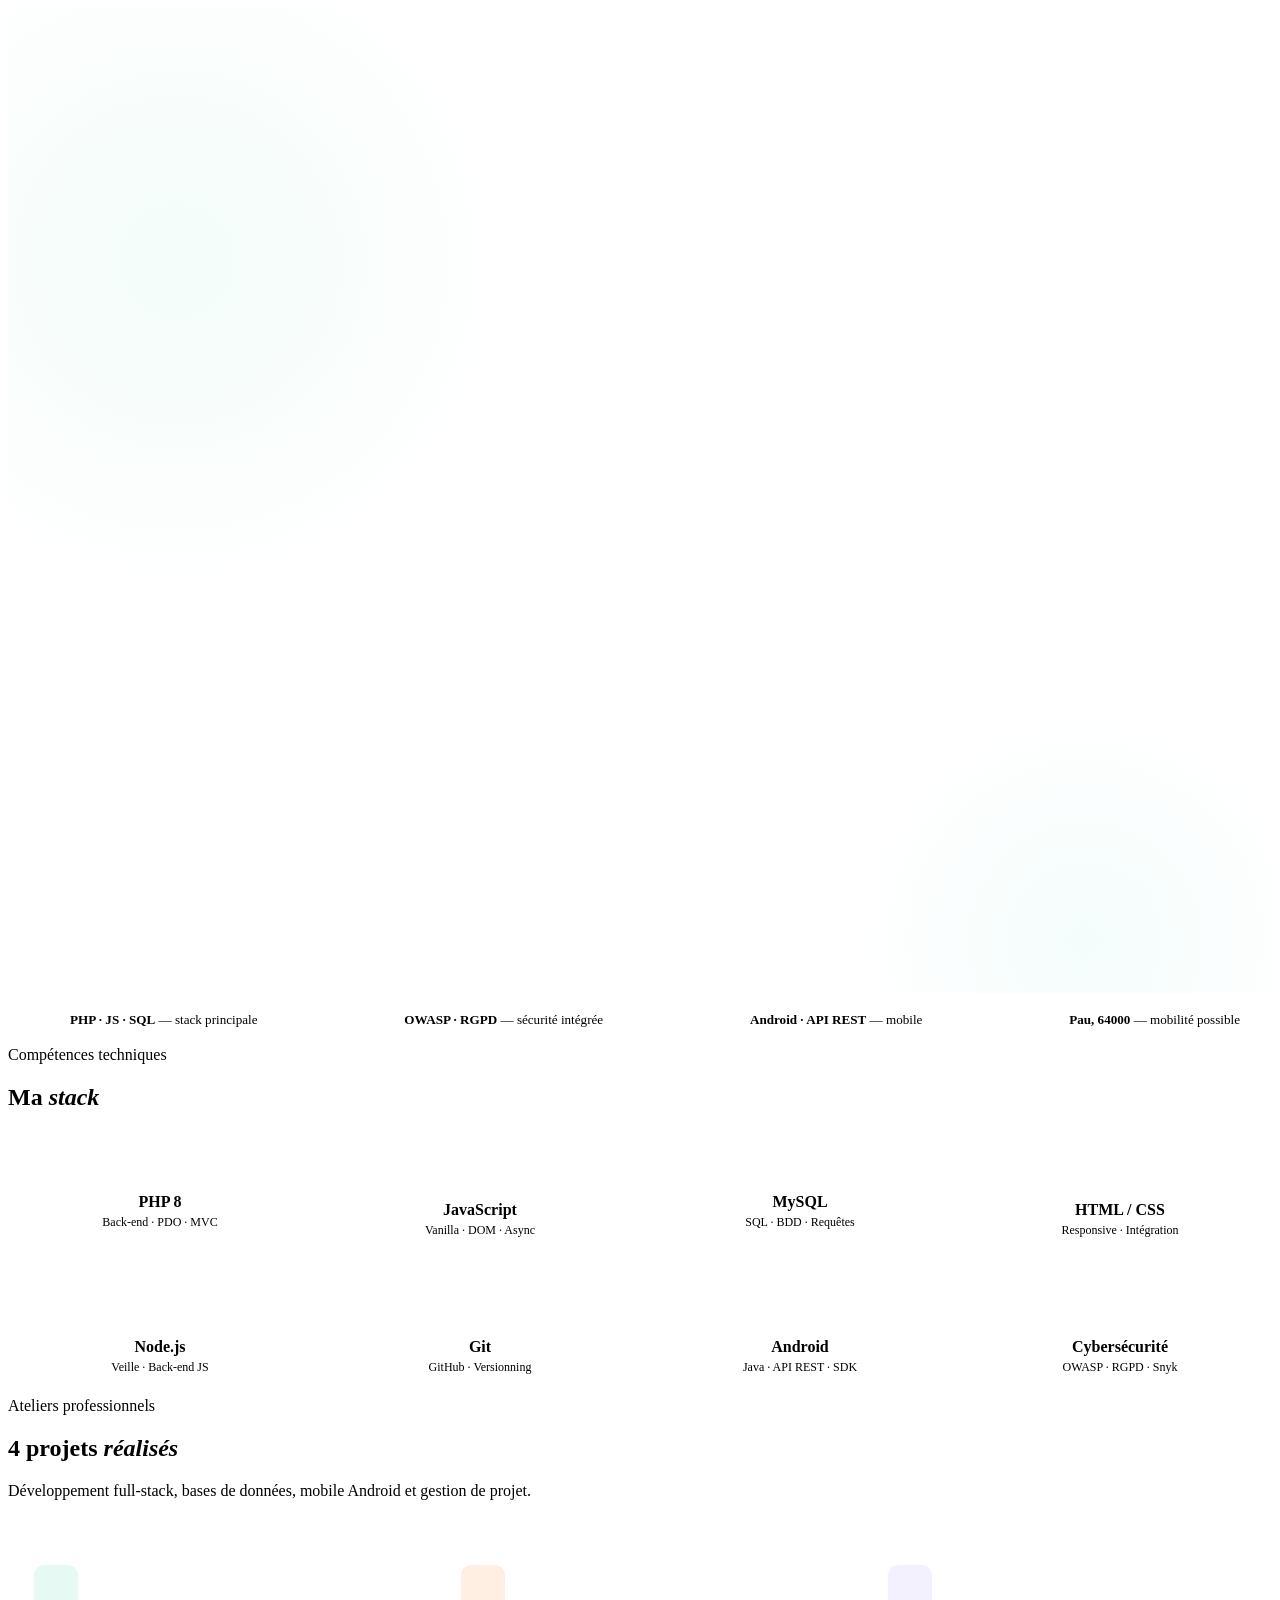
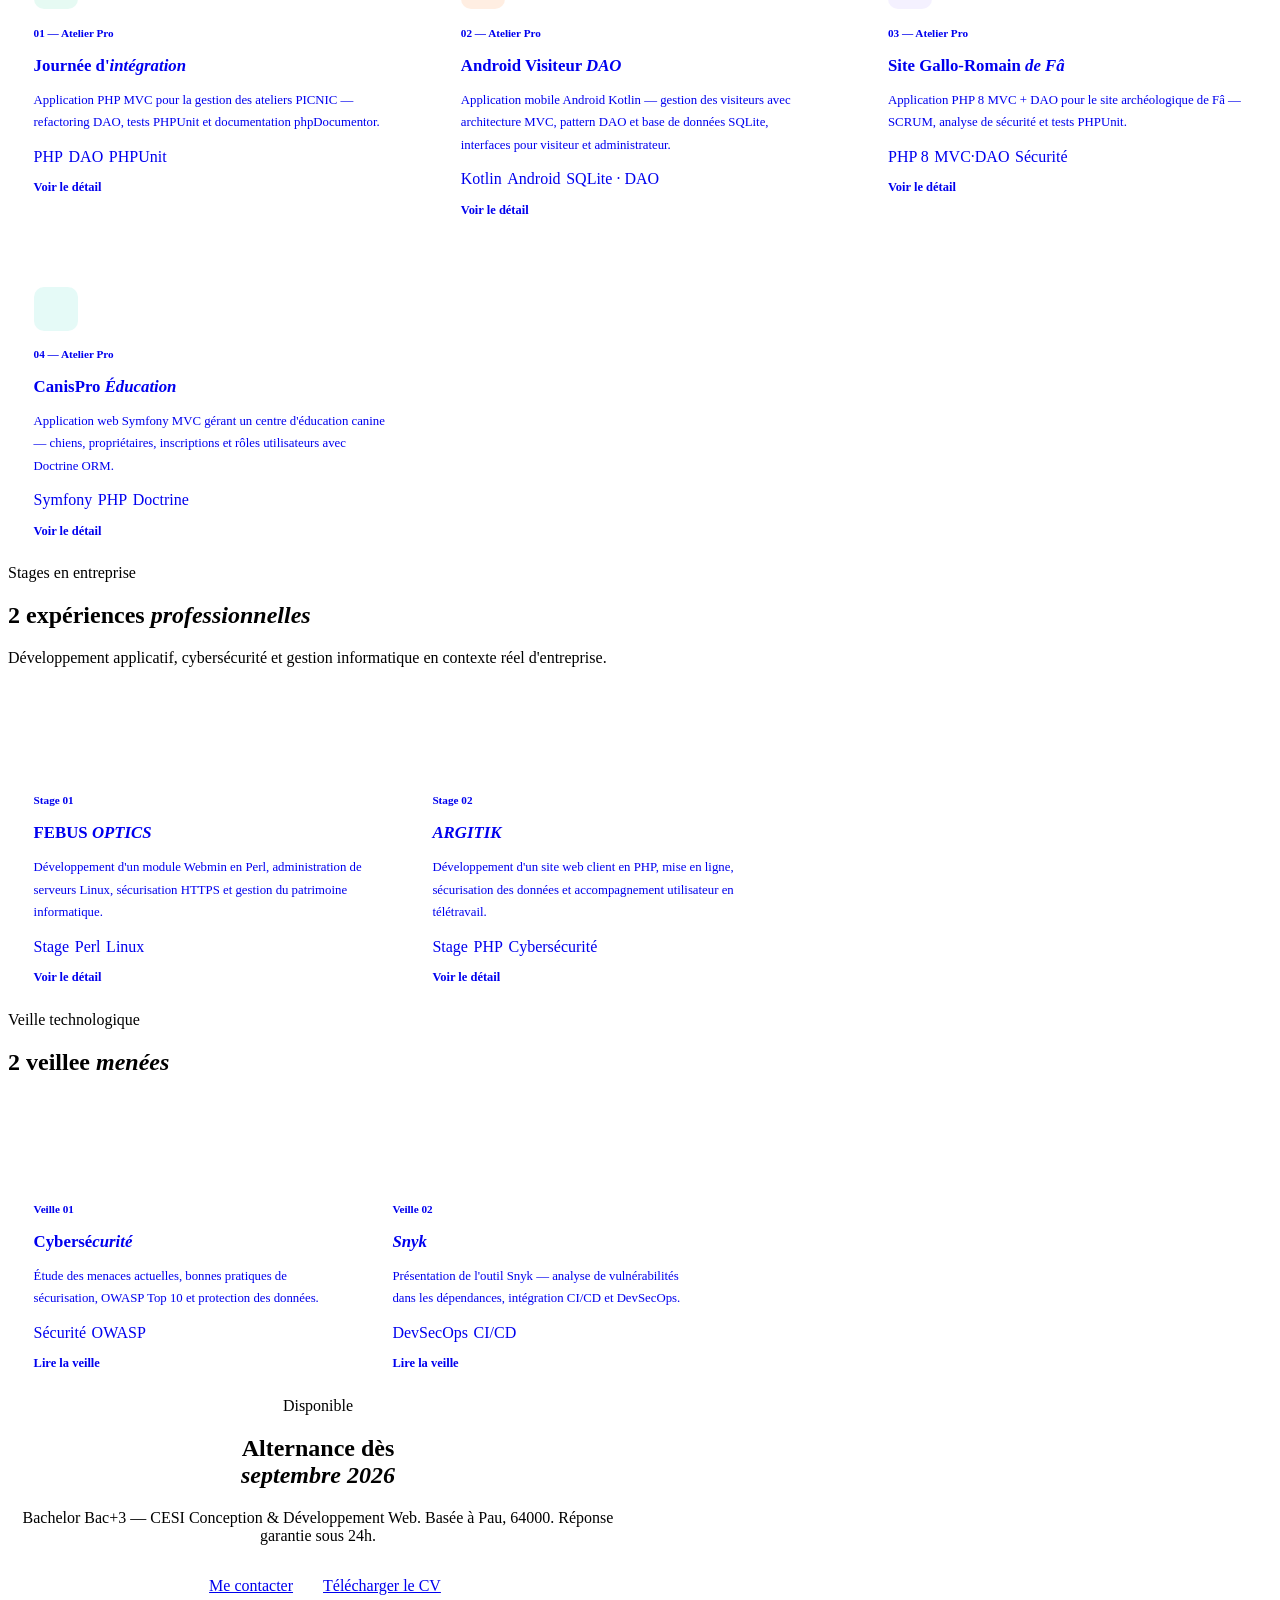
==== index.html @ 2423eb5c "Remplacer Gestion Commande V2 par Android Visiteur DAO - Créer nouvelle page atelier-android-visiteu" ====
<!DOCTYPE html>
<html lang="fr" data-theme="light">
<head>
<meta charset="UTF-8">
<!-- Sécurité -->
<meta http-equiv="Content-Security-Policy" content="default-src 'self'; script-src 'self'; style-src 'self' 'unsafe-inline' https://fonts.googleapis.com; font-src 'self' https://fonts.gstatic.com; img-src 'self' data:; connect-src 'self' https://formspree.io; frame-src 'none'; object-src 'none'; base-uri 'self'; form-action 'self' https://formspree.io;">
<meta name="referrer" content="strict-origin-when-cross-origin">
<meta name="viewport" content="width=device-width, initial-scale=1.0">
<title>Annaëlle Champiau — Portfolio BTS SIO SLAM</title>

<!-- SEO -->
<meta name="description" content="Portfolio d'Annaëlle Champiau, étudiante en BTS SIO option SLAM à Pau. Développeuse web passionnée — découvrez mes projets, compétences et veille technologique.">
<meta name="keywords" content="Annaëlle Champiau, portfolio, développeuse web, BTS SIO SLAM, Pau, développement web, HTML, CSS, JavaScript, PHP, SQL">
<meta name="author" content="Annaëlle Champiau">
<meta name="robots" content="index, follow">
<link rel="canonical" href="https://annaellechampiau.fr/">

<!-- Open Graph (réseaux sociaux + Google) -->
<meta property="og:type" content="website">
<meta property="og:title" content="Annaëlle Champiau — Portfolio BTS SIO SLAM">
<meta property="og:description" content="Portfolio d'Annaëlle Champiau, étudiante en BTS SIO option SLAM à Pau. Développeuse web passionnée — découvrez mes projets, compétences et veille technologique.">
<meta property="og:url" content="https://annaellechampiau.fr/">
<meta property="og:locale" content="fr_FR">
<meta property="og:site_name" content="Portfolio Annaëlle Champiau">

<!-- Twitter Card -->
<meta name="twitter:card" content="summary">
<meta name="twitter:title" content="Annaëlle Champiau — Portfolio BTS SIO SLAM">
<meta name="twitter:description" content="Portfolio d'Annaëlle Champiau, développeuse web BTS SIO SLAM à Pau.">

<!-- Données structurées JSON-LD (schema.org) -->
<script type="application/ld+json">
{
  "@context": "https://schema.org",
  "@type": "Person",
  "name": "Annaëlle Champiau",
  "jobTitle": "Étudiante BTS SIO SLAM — Développeuse web",
  "url": "https://annaellechampiau.fr/",
  "address": {
    "@type": "PostalAddress",
    "addressLocality": "Pau",
    "addressCountry": "FR"
  },
  "knowsAbout": ["HTML", "CSS", "JavaScript", "PHP", "SQL", "Développement web"]
}
</script>

<link rel="preconnect" href="https://fonts.googleapis.com">
<link rel="preconnect" href="https://fonts.gstatic.com" crossorigin>
<link href="https://fonts.googleapis.com/css2?family=Orbitron:wght@400;500;600;700;800&family=Exo+2:ital,wght@0,300;0,400;0,500;0,600;0,700;1,400&family=Baloo+2:wght@400;500;600;700;800&family=Quicksand:wght@300;400;500;600;700&family=JetBrains+Mono:wght@400;500;700&display=swap" rel="stylesheet">
<link rel="stylesheet" href="portfolio/assets/css/shared.css">
<style>
/* ── HERO ── */
.hero{
  min-height:100svh; display:flex; align-items:center;
  padding-top:85px; position:relative; overflow:hidden; background:var(--bg);
}
@media(max-width:640px){
  .hero{ min-height:auto; padding-top:80px; padding-bottom:3rem; }
}
@media(max-width:480px){
  .hero{ padding-bottom:2.5rem; }
}
.hero::before{
  content:''; position:absolute; top:-15%; right:55%;
  width:800px; height:800px; border-radius:50%;
  background:radial-gradient(circle,rgba(52,211,153,.06) 0%,transparent 60%);
  pointer-events:none;
}
.hero::after{
  content:''; position:absolute; bottom:-20%; right:-5%;
  width:500px; height:500px; border-radius:50%;
  background:radial-gradient(circle,rgba(45,212,191,.05) 0%,transparent 65%);
  pointer-events:none;
}
/* Dotgrid décoration */
.hero-dotgrid{
  position:absolute; inset:0; pointer-events:none;
  background-image:radial-gradient(rgba(52,211,153,.12) 1px,transparent 1px);
  background-size:32px 32px;
  mask-image:radial-gradient(ellipse 60% 60% at 80% 50%,black 0%,transparent 100%);
}
.hero-inner{
  max-width:1200px; margin:0 auto; padding:0 2rem;
  display:grid; grid-template-columns:minmax(0,1fr) 400px; gap:4rem; align-items:center;
  position:relative; z-index:2; width:100%;
}
@media(max-width:900px){ .hero-inner{ grid-template-columns:1fr; gap:3rem; } }
@media(max-width:640px){ .hero-inner{ gap:2rem; padding:0 1.25rem; } }
@media(max-width:480px){ .hero-inner{ gap:1.5rem; padding:0 1rem; } }

/* Eyebrow : badge pill style LearnHub en mode light */
.hero-eyebrow{
  font-family:var(--font-mono); font-size:.6rem;
  color:var(--accent); letter-spacing:.28em; text-transform:uppercase;
  display:flex; align-items:center; gap:.7rem; margin-bottom:1.5rem;
}
.hero-eyebrow::before{ content:''; width:28px; height:1px; background:var(--accent); }
[data-theme="light"] .hero-eyebrow{
  display:inline-flex; align-items:center; gap:.5rem;
  background:#FFE8DF; border:2px solid #1A1A2E;
  border-radius:99px; padding:.35rem 1rem;
  font-family:var(--font-display); font-size:.78rem; font-weight:700;
  color:#7A2E0E; letter-spacing:0; text-transform:none;
  box-shadow:2px 2px 0 #1A1A2E;
}
[data-theme="light"] .hero-eyebrow::before{
  content:''; width:8px; height:8px; border-radius:50%;
  background:#F4845F; flex-shrink:0;
}

.hero-title{
  font-family:var(--font-display); font-weight:700;
  font-size:clamp(3.2rem,7.5vw,6rem);
  letter-spacing:-.03em; line-height:.92;
  color:var(--text); margin-bottom:1.8rem;
}
.hero-title .l1{ display:block; }
.hero-title .l2{ display:block; font-style:italic; font-weight:400; color:var(--accent); }
[data-theme="light"] .hero-title .l2{ font-style:normal; font-weight:900; }
.hero-title .l3{ display:block; font-size:clamp(1.4rem,3.2vw,2.6rem); font-weight:400; color:var(--text-soft); margin-top:.3rem; }

.hero-desc{ font-size:.98rem; color:var(--text-soft); line-height:1.9; max-width:480px; margin-bottom:2.2rem; }

.hero-ctas{ display:flex; flex-wrap:wrap; gap:.85rem; margin-bottom:2.8rem; }

.hero-badges{ display:flex; flex-wrap:wrap; gap:.45rem; }

/* Carte droite */
.hero-card{
  background:var(--surface); border:1px solid var(--border);
  border-radius:var(--radius); padding:1.8rem;
  box-shadow:var(--shadow-lg); position:relative; overflow:hidden;
}
.hero-card::before{
  content:''; position:absolute; top:0; left:0; right:0; height:2px;
  background:linear-gradient(90deg,var(--teal),var(--accent));
}
.hero-card-label{
  font-family:var(--font-mono); font-size:.56rem; color:var(--text-muted);
  letter-spacing:.22em; text-transform:uppercase; margin-bottom:1.4rem;
}
[data-theme="light"] .hero-card-label{
  font-family:var(--font-display); font-size:.72rem; font-weight:700;
  letter-spacing:0; text-transform:none; color:var(--text-muted);
}
.hero-stat{
  display:flex; align-items:baseline; gap:.7rem;
  padding:.85rem 0; border-bottom:1px solid var(--border);
}
[data-theme="light"] .hero-stat{ border-bottom:2px solid var(--border); }
.hero-stat:last-of-type{ border-bottom:none; }
.hs-num{ font-family:var(--font-display); font-size:2.2rem; font-weight:700; color:var(--accent); line-height:1; }
[data-theme="light"] .hs-num{ font-weight:900; }
.hs-label{ font-size:.82rem; color:var(--text-soft); line-height:1.4; }
.hero-avail{
  margin-top:1.4rem;
  background:rgba(52,211,153,.07); border:1px solid rgba(52,211,153,.18);
  border-radius:var(--radius-sm); padding:.8rem 1rem;
  display:flex; align-items:center; gap:.75rem;
  font-size:.82rem; color:var(--text-soft);
}
.avail-dot{ width:8px; height:8px; border-radius:50%; background:var(--accent); box-shadow:0 0 10px var(--accent); flex-shrink:0; animation:pulse 2s ease-in-out infinite; }
@keyframes pulse{ 50%{opacity:.25} }

/* Grille projets */
.cards-grid{ display:grid; grid-template-columns:repeat(3,1fr); gap:1.1rem; margin-top:2.5rem; }
@media(max-width:900px){ .cards-grid{ grid-template-columns:1fr 1fr; } }
@media(max-width:560px){ .cards-grid{ grid-template-columns:1fr!important; } }

.pcard{
  border-radius:var(--radius); padding:1.6rem;
  text-decoration:none; display:block;
  background:var(--surface); border:1px solid var(--border);
  transition:border-color var(--dur),transform var(--dur),box-shadow var(--dur);
  position:relative; overflow:hidden; cursor:pointer;
}
.pcard::after{
  content:''; position:absolute; inset:0;
  background:linear-gradient(135deg,rgba(52,211,153,.04) 0%,transparent 60%);
  opacity:0; transition:opacity .3s;
}
.pcard:hover{ border-color:var(--border-h); transform:translateY(-5px); box-shadow:var(--shadow-lg); }
.pcard:hover::after{ opacity:1; }

.pcard-logo{ width:44px; height:44px; margin-bottom:1.1rem; }
.pcard-num{ font-family:var(--font-mono); font-size:.56rem; color:var(--text-muted); letter-spacing:.14em; margin-bottom:.5rem; }
[data-theme="light"] .pcard-num{ font-family:var(--font-display); font-size:.7rem; font-weight:700; letter-spacing:0; color:var(--text-muted); }
.pcard-title{ font-family:var(--font-display); font-weight:700; font-size:1.05rem; color:var(--text); margin-bottom:.4rem; line-height:1.2; }
[data-theme="light"] .pcard-title{ font-weight:800; }
.pcard-desc{ font-size:.8rem; color:var(--text-soft); line-height:1.75; margin-bottom:.9rem; }
.pcard-tags{ display:flex; flex-wrap:wrap; gap:.35rem; margin-bottom:.9rem; }
.pcard-arrow{ font-family:var(--font-mono); font-size:.58rem; color:var(--accent); letter-spacing:.12em; text-transform:uppercase; display:flex; align-items:center; gap:.4rem; }
[data-theme="light"] .pcard-arrow{ font-family:var(--font-display); font-size:.78rem; font-weight:700; letter-spacing:0; text-transform:none; }

/* Stack */
.stack-grid{ display:grid; grid-template-columns:repeat(4,1fr); gap:1rem; margin-top:2rem; }
@media(max-width:700px){ .stack-grid{ grid-template-columns:repeat(2,1fr); } }
@media(max-width:400px){ .stack-grid{ grid-template-columns:1fr; } }
.stack-item{ text-align:center; padding:1.4rem 1rem; }
.stack-logo{ margin:0 auto .75rem; display:flex; align-items:center; justify-content:center; }
.stack-name{ font-family:var(--font-display); font-weight:700; font-size:1rem; color:var(--text); margin-bottom:.2rem; }
[data-theme="light"] .stack-name{ font-weight:800; }
.stack-sub{ font-size:.73rem; color:var(--text-muted); font-family:var(--font-mono); }
[data-theme="light"] .stack-sub{ font-family:var(--font-body); font-size:.75rem; }

/* Bar highlights */
.highlights{
  background:var(--bg-2); border-top:1px solid var(--border); border-bottom:1px solid var(--border);
  padding:1.1rem 0;
}
.highlights-inner{
  max-width:1200px; margin:0 auto; padding:0 2rem;
  display:flex; flex-wrap:wrap; gap:2rem; align-items:center; justify-content:space-between;
}
.hi{ display:flex; align-items:center; gap:.75rem; }
.hi-icon{ color:var(--accent); flex-shrink:0; }
.hi-text{ font-size:.82rem; color:var(--text-soft); }
.hi-text strong{ color:var(--text); }

/* animations hero */
.hero-eyebrow,.hero-title,.hero-desc,.hero-ctas,.hero-badges{
  opacity:0; transform:translateY(28px);
  animation:fu .7s var(--ease) forwards;
}
.hero-title  { animation-delay:.1s; }
.hero-desc   { animation-delay:.2s; }
.hero-ctas   { animation-delay:.3s; }
.hero-badges { animation-delay:.4s; }
.hero-card   { opacity:0; transform:translateX(28px); animation:sl .7s .25s var(--ease) forwards; }
@keyframes fu{ to{opacity:1;transform:none} }
@keyframes sl{ to{opacity:1;transform:none} }
</style>
</head>
<body>
<script src="portfolio/assets/js/nav-fragment.js"></script>

<section class="hero">
  <div class="hero-dotgrid" aria-hidden="true"></div>
  <div class="hero-inner">
    <div>
      <p class="hero-eyebrow">Portfolio BTS SIO SLAM · Pau</p>
      <h1 class="hero-title">
        <span class="l1">Annaëlle</span>
        <span class="l2">Champiau</span>
        <span class="l3">Développeuse Web &amp; Applications</span>
      </h1>
      <p class="hero-desc">
        Passionnée par le développement back-end, la sécurité applicative et les interfaces qui fonctionnent vraiment.
        Je conçois des solutions robustes — du PHP à l'interface utilisateur — avec la cybersécurité comme contrainte de conception.
      </p>
      <div class="hero-ctas">
        <a href="portfolio/pages/cv.html" class="btn btn-primary">
          <svg width="14" height="14"><use href="#ic-pdf"/></svg>
          Voir le CV
        </a>
        <a href="portfolio/pages/contact.html" class="btn btn-outline">
          <svg width="14" height="14"><use href="#ic-mail"/></svg>
          Me contacter
        </a>
      </div>
    </div>

    <div class="hero-card">
      <p class="hero-card-label">En quelques chiffres</p>
      <div class="hero-stat">
        <span class="hs-num">4</span>
        <span class="hs-label">Ateliers<br>professionnels</span>
      </div>
      <div class="hero-stat">
        <span class="hs-num">2</span>
        <span class="hs-label">Stages en<br>entreprise</span>
      </div>
      <div class="hero-stat">
        <span class="hs-num">2</span>
        <span class="hs-label">Veillee<br>technologiques</span>
      </div>
      <div class="hero-avail">
        <span class="avail-dot"></span>
        <span>Disponible en alternance<br><strong style="color:var(--text)">dès septembre - octobre 2026</strong> · Pau</span>
      </div>
    </div>
  </div>
</section>

<div class="highlights">
  <div class="highlights-inner">
    <div class="hi"><svg width="18" height="18" class="hi-icon"><use href="#ic-code"/></svg><span class="hi-text"><strong>PHP · JS · SQL</strong> — stack principale</span></div>
    <div class="hi"><svg width="18" height="18" class="hi-icon"><use href="#ic-shield"/></svg><span class="hi-text"><strong>OWASP · RGPD</strong> — sécurité intégrée</span></div>
    <div class="hi"><svg width="18" height="18" class="hi-icon"><use href="#logo-android"/></svg><span class="hi-text"><strong>Android · API REST</strong> — mobile</span></div>
    <div class="hi"><svg width="18" height="18" class="hi-icon"><use href="#ic-pin"/></svg><span class="hi-text"><strong>Pau, 64000</strong> — mobilité possible</span></div>
  </div>
</div>

<main id="main">

<!-- Stack -->
<section class="section section--alt">
  <div class="container">
    <div class="section-label reveal">Compétences techniques</div>
    <h2 class="section-heading reveal">Ma <em>stack</em></h2>

    <div class="stack-grid">
      <div class="card stack-item reveal d1 card--lift">
        <div class="stack-logo"><svg width="36" height="16"><use href="#logo-php"/></svg></div>
        <div class="stack-name">PHP 8</div>
        <div class="stack-sub">Back-end · PDO · MVC</div>
      </div>
      <div class="card stack-item reveal d2 card--lift">
        <div class="stack-logo"><svg width="24" height="24"><use href="#logo-js"/></svg></div>
        <div class="stack-name">JavaScript</div>
        <div class="stack-sub">Vanilla · DOM · Async</div>
      </div>
      <div class="card stack-item reveal d3 card--lift">
        <div class="stack-logo"><svg width="36" height="16"><use href="#logo-mysql"/></svg></div>
        <div class="stack-name">MySQL</div>
        <div class="stack-sub">SQL · BDD · Requêtes</div>
      </div>
      <div class="card stack-item reveal d4 card--lift">
        <div class="stack-logo"><svg width="24" height="24"><use href="#logo-html"/></svg></div>
        <div class="stack-name">HTML / CSS</div>
        <div class="stack-sub">Responsive · Intégration</div>
      </div>
      <div class="card stack-item reveal d1 card--lift">
        <div class="stack-logo"><svg width="28" height="28" color="#539E46"><use href="#logo-nodejs"/></svg></div>
        <div class="stack-name">Node.js</div>
        <div class="stack-sub">Veille · Back-end JS</div>
      </div>
      <div class="card stack-item reveal d2 card--lift">
        <div class="stack-logo"><svg width="28" height="28" color="#f05032"><use href="#logo-git"/></svg></div>
        <div class="stack-name">Git</div>
        <div class="stack-sub">GitHub · Versionning</div>
      </div>
      <div class="card stack-item reveal d3 card--lift">
        <div class="stack-logo"><svg width="28" height="28" color="#a3cad9"><use href="#logo-android"/></svg></div>
        <div class="stack-name">Android</div>
        <div class="stack-sub">Java · API REST · SDK</div>
      </div>
      <div class="card stack-item reveal d4 card--lift">
        <div class="stack-logo"><svg width="28" height="28" color="var(--red)"><use href="#ic-shield"/></svg></div>
        <div class="stack-name">Cybersécurité</div>
        <div class="stack-sub">OWASP · RGPD · Snyk</div>
      </div>
    </div>
  </div>
</section>

<!-- Ateliers professionnels -->
<section class="section">
  <div class="container">
    <div class="section-label reveal">Ateliers professionnels</div>
    <h2 class="section-heading reveal">4 projets <em>réalisés</em></h2>
    <p class="section-sub reveal d1">Développement full-stack, bases de données, mobile Android et gestion de projet.</p>

    <div class="cards-grid">
      <a href="portfolio/pages/ateliers/atelier-integration.html" class="pcard reveal d1">
        <div class="pcard-logo"><svg width="44" height="44" viewBox="0 0 44 44"><rect width="44" height="44" rx="10" fill="rgba(52,211,153,.12)"/><use href="#ic-layers" x="12" y="12" width="20" height="20" color="#34d399"/></svg></div>
        <p class="pcard-num">01 — Atelier Pro</p>
        <h3 class="pcard-title">Journée d'<em style="font-style:italic;color:var(--accent)">intégration</em></h3>
        <p class="pcard-desc">Application PHP MVC pour la gestion des ateliers PICNIC — refactoring DAO, tests PHPUnit et documentation phpDocumentor.</p>
        <div class="pcard-tags"><span class="tag tag-green">PHP</span><span class="tag tag-gold">DAO</span><span class="tag tag-gray">PHPUnit</span></div>
        <div class="pcard-arrow">Voir le détail <svg width="12" height="12"><use href="#ic-arrow"/></svg></div>
      </a>

      <a href="portfolio/pages/ateliers/atelier-android-visiteur-dao.html" class="pcard reveal d2">
        <div class="pcard-logo"><svg width="44" height="44" viewBox="0 0 44 44"><rect width="44" height="44" rx="10" fill="rgba(249,115,22,.12)"/><use href="#ic-code" x="12" y="12" width="20" height="20" color="#f97316"/></svg></div>
        <p class="pcard-num">02 — Atelier Pro</p>
        <h3 class="pcard-title">Android Visiteur <em style="font-style:italic;color:var(--accent)">DAO</em></h3>
        <p class="pcard-desc">Application mobile Android Kotlin — gestion des visiteurs avec architecture MVC, pattern DAO et base de données SQLite, interfaces pour visiteur et administrateur.</p>
        <div class="pcard-tags"><span class="tag tag-orange">Kotlin</span><span class="tag tag-green">Android</span><span class="tag tag-teal">SQLite · DAO</span></div>
        <div class="pcard-arrow">Voir le détail <svg width="12" height="12"><use href="#ic-arrow"/></svg></div>
      </a>

      <a href="portfolio/pages/ateliers/atelier-fa.html" class="pcard reveal d3">
        <div class="pcard-logo"><svg width="44" height="44" viewBox="0 0 44 44"><rect width="44" height="44" rx="10" fill="rgba(167,139,250,.12)"/><use href="#ic-code" x="12" y="12" width="20" height="20" color="#a78bfa"/></svg></div>
        <p class="pcard-num">03 — Atelier Pro</p>
        <h3 class="pcard-title">Site Gallo-Romain <em style="font-style:italic;color:var(--accent)">de Fâ</em></h3>
        <p class="pcard-desc">Application PHP 8 MVC + DAO pour le site archéologique de Fâ — SCRUM, analyse de sécurité et tests PHPUnit.</p>
        <div class="pcard-tags"><span class="tag tag-green">PHP 8</span><span class="tag tag-violet">MVC·DAO</span><span class="tag tag-red">Sécurité</span></div>
        <div class="pcard-arrow">Voir le détail <svg width="12" height="12"><use href="#ic-arrow"/></svg></div>
      </a>

      <a href="portfolio/pages/ateliers/atelier-canispro.html" class="pcard reveal d1">
        <div class="pcard-logo"><svg width="44" height="44" viewBox="0 0 44 44"><rect width="44" height="44" rx="10" fill="rgba(45,212,191,.12)"/><use href="#ic-layers" x="12" y="12" width="20" height="20" color="#2dd4bf"/></svg></div>
        <p class="pcard-num">04 — Atelier Pro</p>
        <h3 class="pcard-title">CanisPro <em style="font-style:italic;color:var(--accent)">Éducation</em></h3>
        <p class="pcard-desc">Application web Symfony MVC gérant un centre d'éducation canine — chiens, propriétaires, inscriptions et rôles utilisateurs avec Doctrine ORM.</p>
        <div class="pcard-tags"><span class="tag tag-blue">Symfony</span><span class="tag tag-green">PHP</span><span class="tag tag-teal">Doctrine</span></div>
        <div class="pcard-arrow">Voir le détail <svg width="12" height="12"><use href="#ic-arrow"/></svg></div>
      </a>
    </div>
  </div>
</section>

<!-- Stages en entreprise -->
<section class="section section--alt">
  <div class="container">
    <div class="section-label reveal">Stages en entreprise</div>
    <h2 class="section-heading reveal">2 expériences <em>professionnelles</em></h2>
    <p class="section-sub reveal d1">Développement applicatif, cybersécurité et gestion informatique en contexte réel d'entreprise.</p>

    <div class="cards-grid" style="grid-template-columns:1fr 1fr;max-width:780px">
      <a href="portfolio/pages/stages/stage-febus.html" class="pcard reveal d1">
        <div class="pcard-logo"><svg width="44" height="44"><use href="#logo-febus"/></svg></div>
        <p class="pcard-num">Stage 01</p>
        <h3 class="pcard-title">FEBUS <em style="font-style:italic;color:var(--accent)">OPTICS</em></h3>
        <p class="pcard-desc">Développement d'un module Webmin en Perl, administration de serveurs Linux, sécurisation HTTPS et gestion du patrimoine informatique.</p>
        <div class="pcard-tags"><span class="tag tag-gold">Stage</span><span class="tag tag-green">Perl</span><span class="tag tag-gray">Linux</span></div>
        <div class="pcard-arrow">Voir le détail <svg width="12" height="12"><use href="#ic-arrow"/></svg></div>
      </a>

      <a href="portfolio/pages/stages/stage-argitik.html" class="pcard reveal d2">
        <div class="pcard-logo"><svg width="44" height="44"><use href="#logo-argitik"/></svg></div>
        <p class="pcard-num">Stage 02</p>
        <h3 class="pcard-title"><em style="font-style:italic;color:var(--accent)">ARGITIK</em></h3>
        <p class="pcard-desc">Développement d'un site web client en PHP, mise en ligne, sécurisation des données et accompagnement utilisateur en télétravail.</p>
        <div class="pcard-tags"><span class="tag tag-gold">Stage</span><span class="tag tag-green">PHP</span><span class="tag tag-violet">Cybersécurité</span></div>
        <div class="pcard-arrow">Voir le détail <svg width="12" height="12"><use href="#ic-arrow"/></svg></div>
      </a>
    </div>
  </div>
</section>

<!-- Veillee -->
<section class="section">
  <div class="container">
    <div class="section-label reveal">Veille technologique</div>
    <h2 class="section-heading reveal">2 veillee <em>menées</em></h2>
    <div class="cards-grid" style="grid-template-columns:1fr 1fr;max-width:700px">
      <a href="portfolio/pages/veilles/veille-cybersecurite.html" class="pcard reveal d1">
        <div class="pcard-logo"><svg width="44" height="44"><use href="#logo-cyber"/></svg></div>
        <p class="pcard-num">Veille 01</p>
        <h3 class="pcard-title">Cybersé<em style="font-style:italic;color:var(--accent)">curité</em></h3>
        <p class="pcard-desc">Étude des menaces actuelles, bonnes pratiques de sécurisation, OWASP Top 10 et protection des données.</p>
        <div class="pcard-tags"><span class="tag tag-red">Sécurité</span><span class="tag tag-gray">OWASP</span></div>
        <div class="pcard-arrow">Lire la veille <svg width="12" height="12"><use href="#ic-arrow"/></svg></div>
      </a>
      <a href="portfolio/pages/veilles/veille-snyk.html" class="pcard reveal d2">
        <div class="pcard-logo"><svg width="44" height="44"><use href="#logo-snyk"/></svg></div>
        <p class="pcard-num">Veille 02</p>
        <h3 class="pcard-title"><em style="font-style:italic;color:var(--accent)">Snyk</em></h3>
        <p class="pcard-desc">Présentation de l'outil Snyk — analyse de vulnérabilités dans les dépendances, intégration CI/CD et DevSecOps.</p>
        <div class="pcard-tags"><span class="tag tag-green">DevSecOps</span><span class="tag tag-gray">CI/CD</span></div>
        <div class="pcard-arrow">Lire la veille <svg width="12" height="12"><use href="#ic-arrow"/></svg></div>
      </a>
    </div>
  </div>
</section>

<!-- CTA -->
<section class="section section--alt">
  <div class="container" style="text-align:center;max-width:620px">
    <div class="section-label reveal" style="justify-content:center">Disponible</div>
    <h2 class="section-heading reveal" style="text-align:center">Alternance dès<br><em>septembre 2026</em></h2>
    <p class="section-sub reveal d1" style="margin:0 auto 2rem;text-align:center">Bachelor Bac+3 — CESI Conception &amp; Développement Web. Basée à Pau, 64000. Réponse garantie sous 24h.</p>
    <div class="reveal d2" style="display:flex;gap:1rem;justify-content:center;flex-wrap:wrap">
      <a href="portfolio/pages/contact.html" class="btn btn-primary"><svg width="14" height="14"><use href="#ic-mail"/></svg>Me contacter</a>
      <a href="portfolio/pages/cv.html" class="btn btn-outline"><svg width="14" height="14"><use href="#ic-pdf"/></svg>Télécharger le CV</a>
    </div>
  </div>
</section>

</main>
<script src="portfolio/assets/js/shared.js"></script>
<script src="portfolio/assets/js/chatbot.js"></script>
</body>
</html>
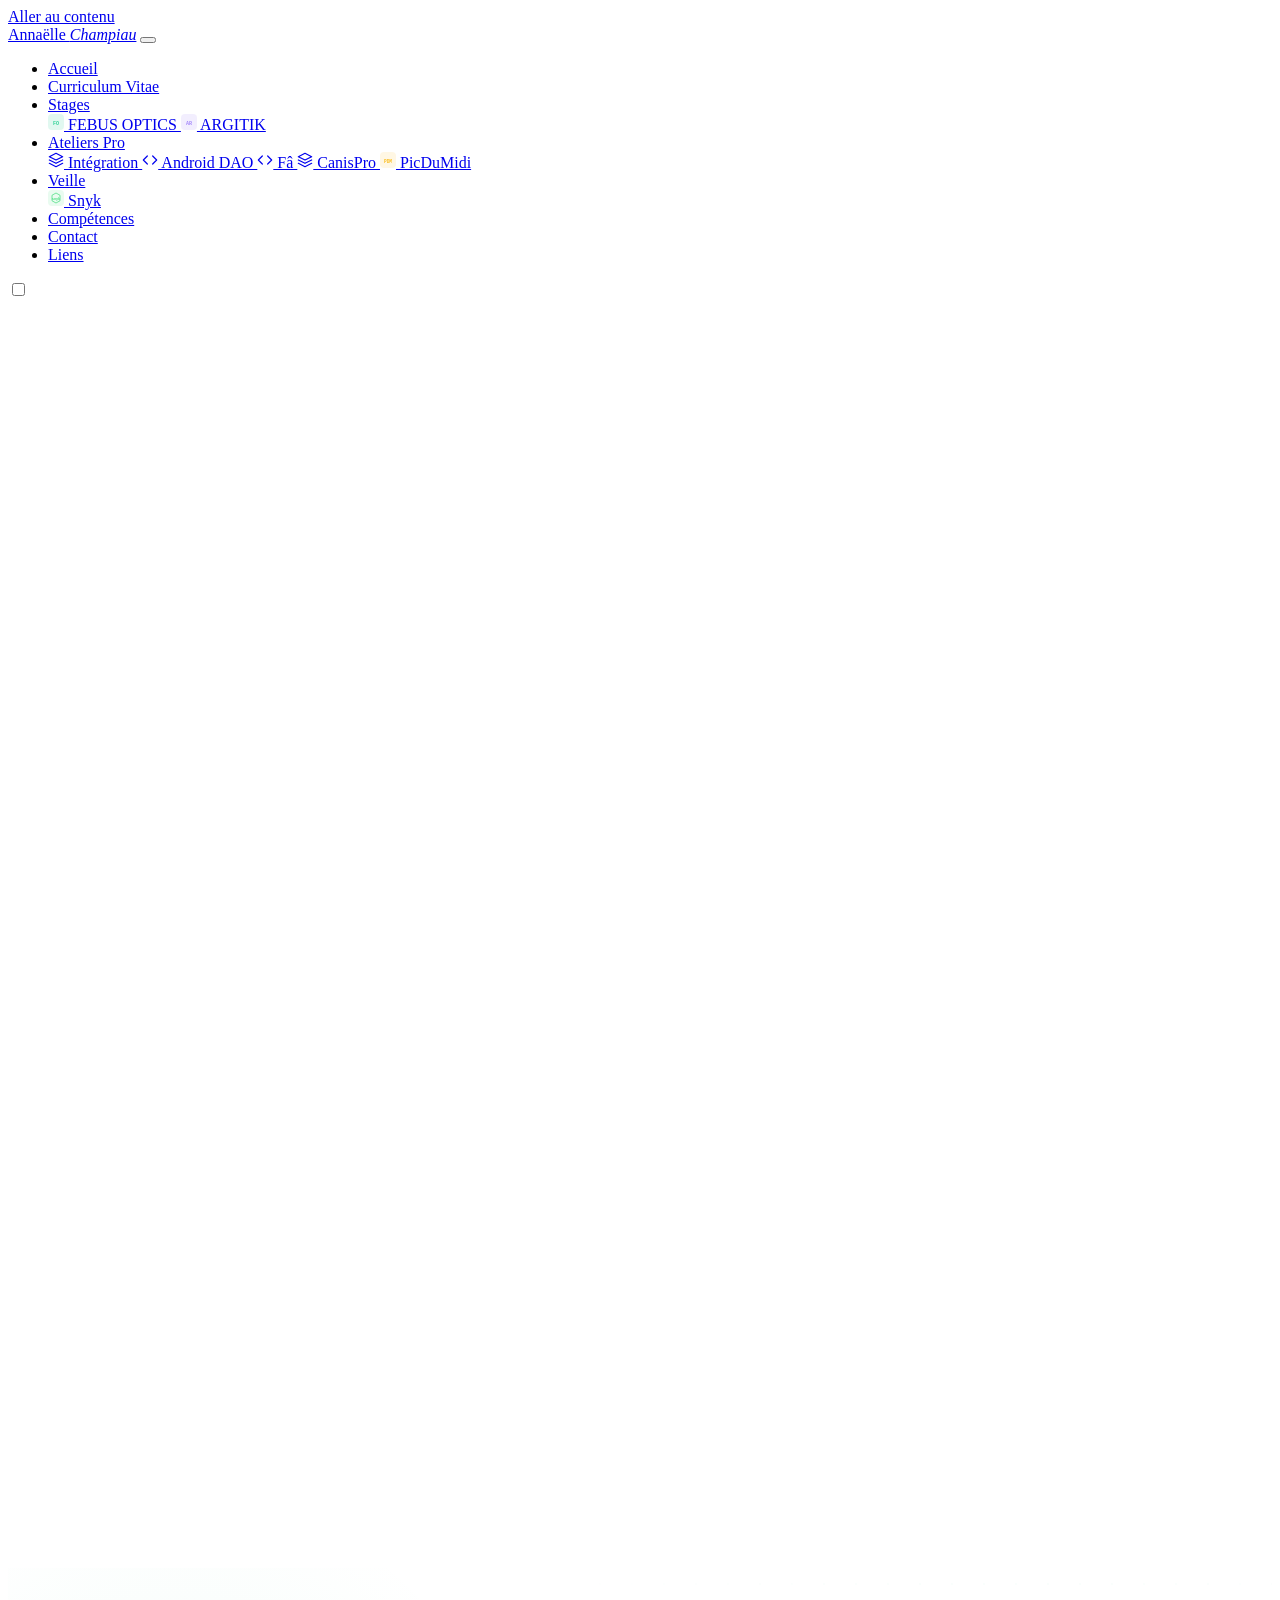
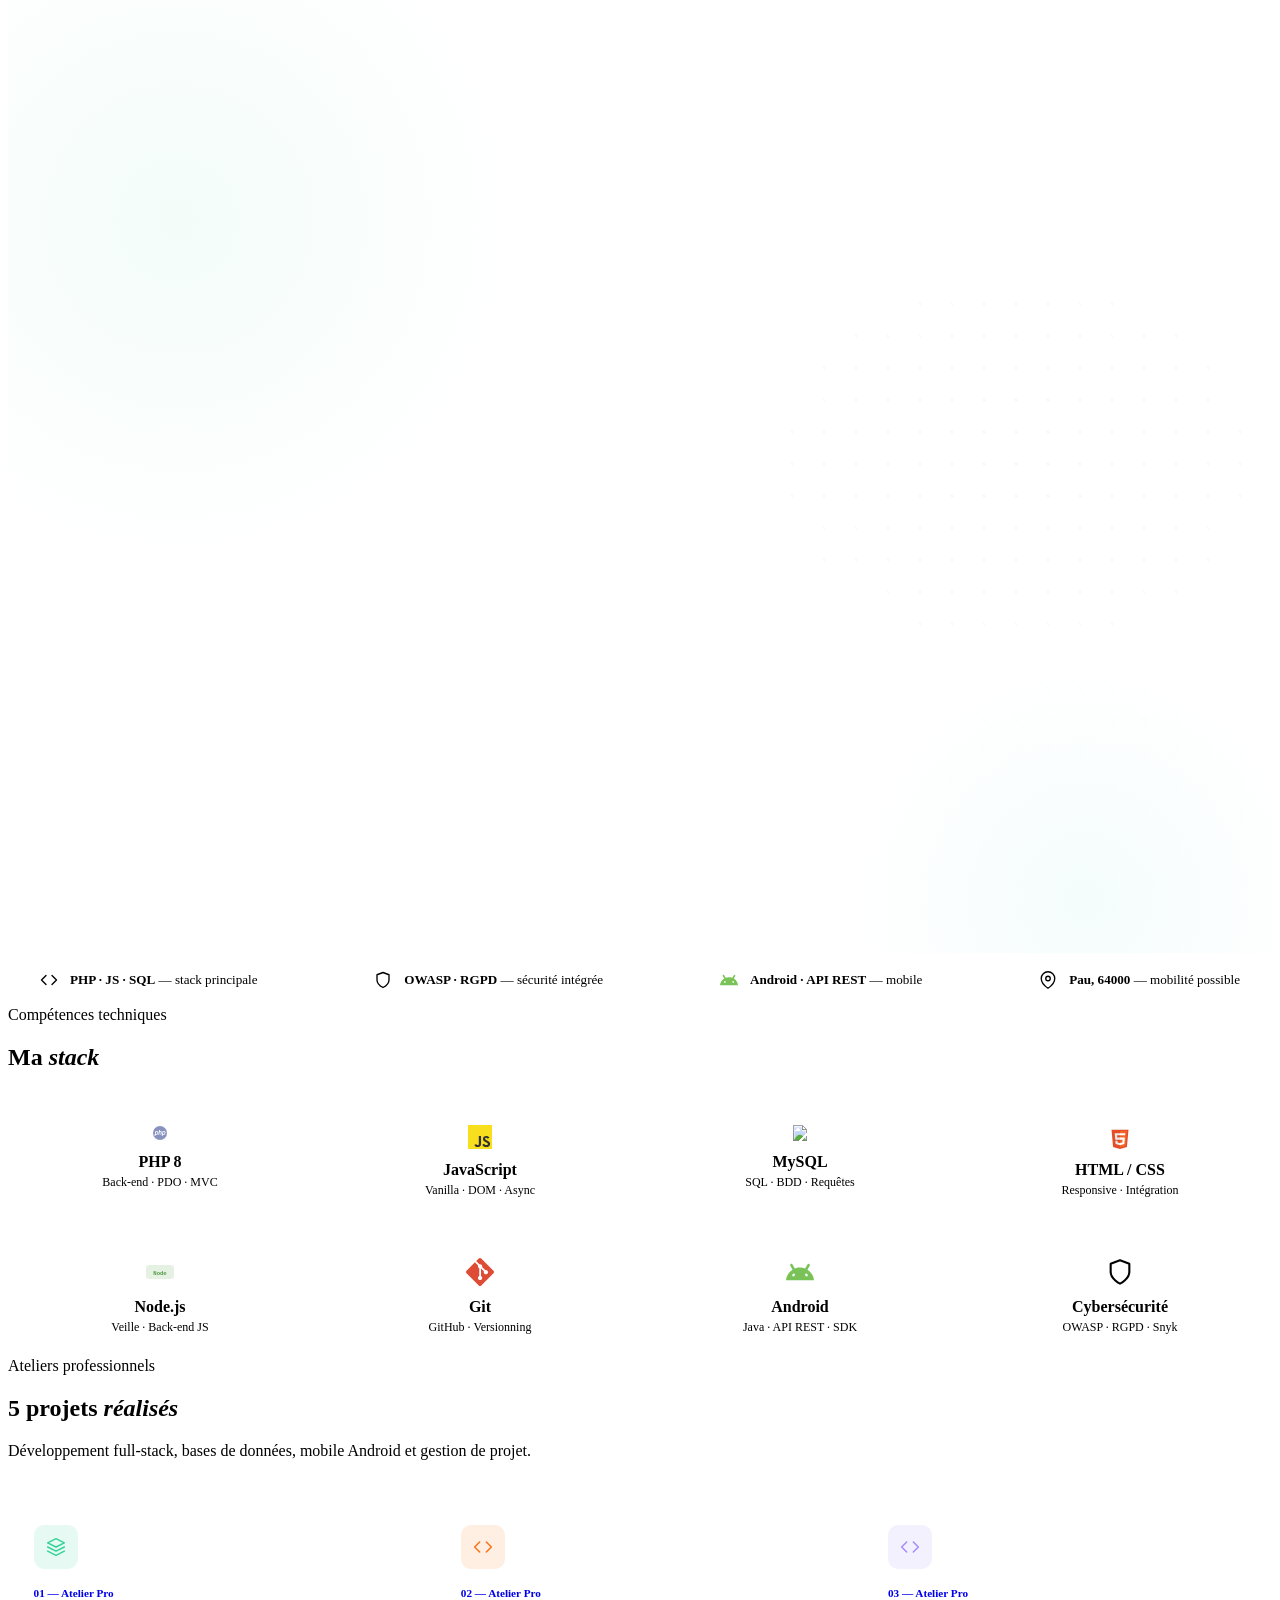
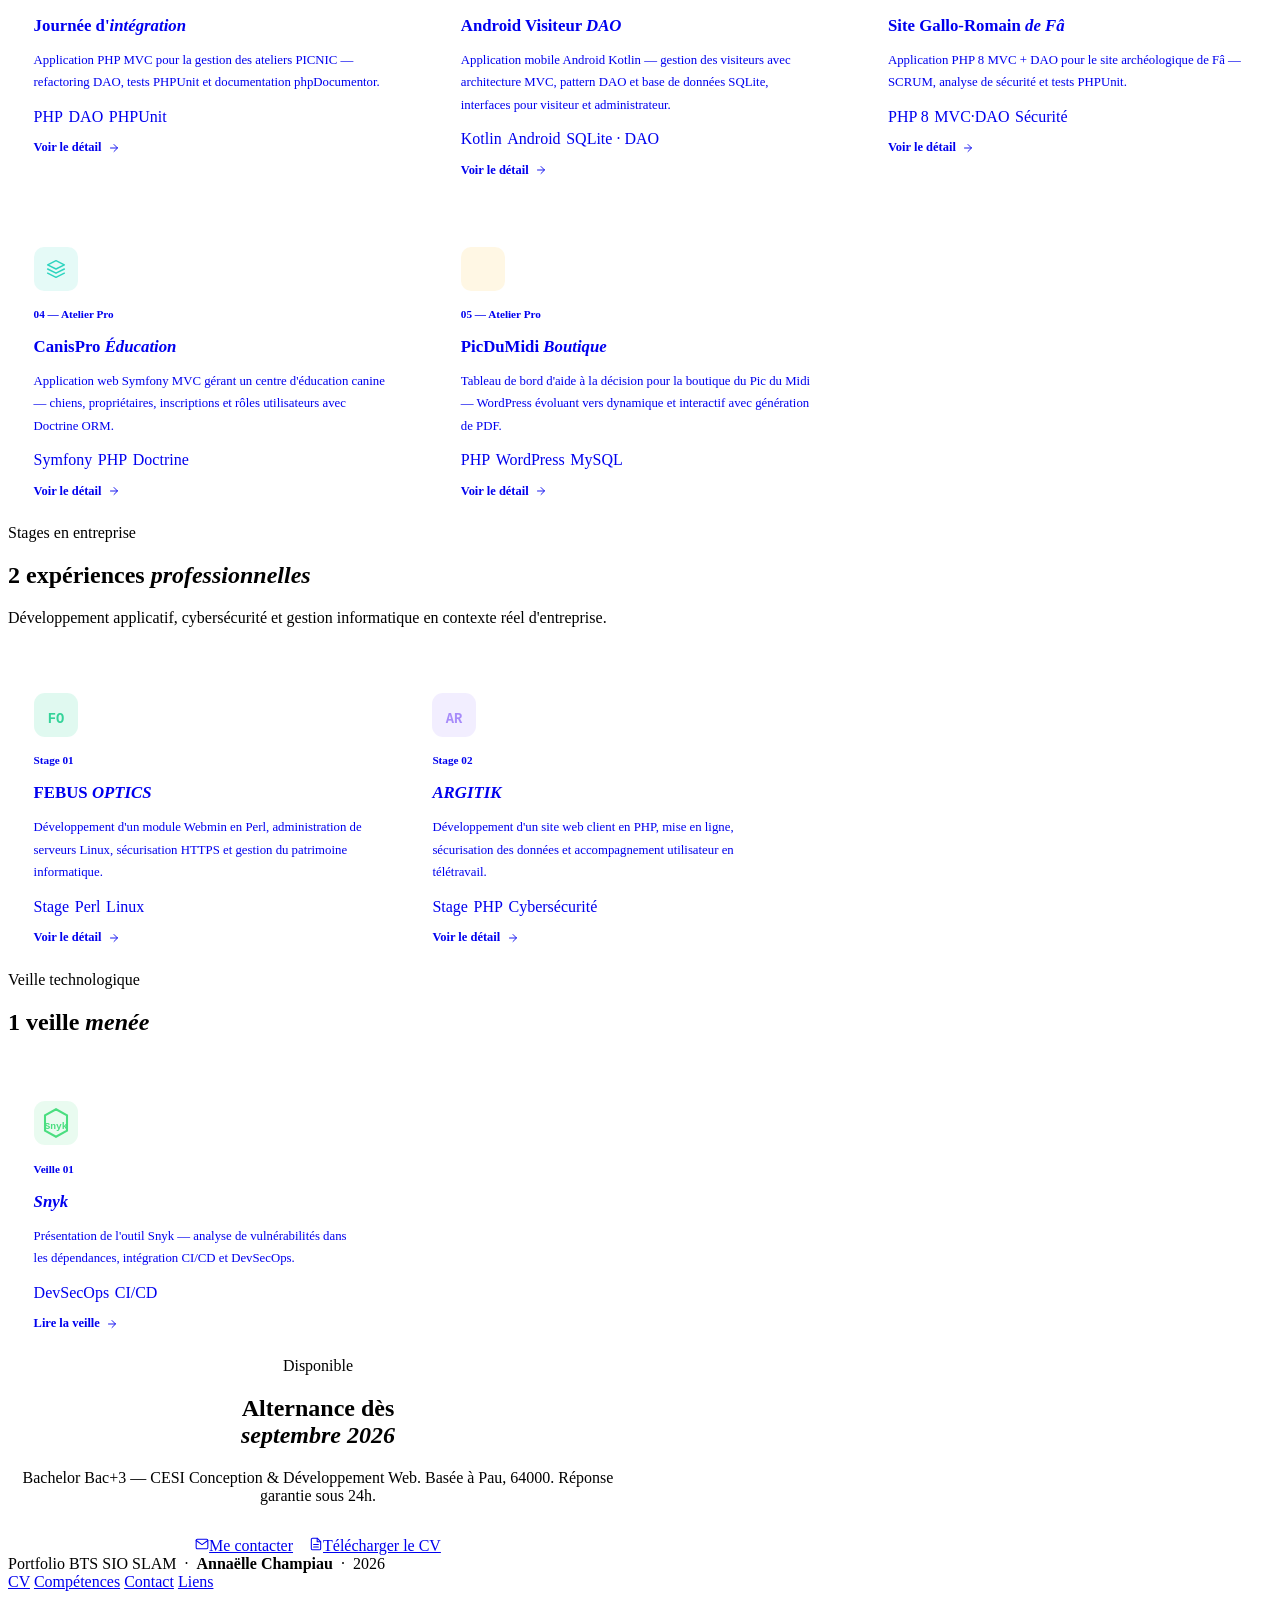
==== commit 844a3791: "V16 = V17 + portfolio à jour et près ( à vérifier)" ====
--- a/index.html
+++ b/index.html
@@ -349,7 +349,7 @@
 <section class="section">
   <div class="container">
     <div class="section-label reveal">Ateliers professionnels</div>
-    <h2 class="section-heading reveal">4 projets <em>réalisés</em></h2>
+    <h2 class="section-heading reveal">5 projets <em>réalisés</em></h2>
     <p class="section-sub reveal d1">Développement full-stack, bases de données, mobile Android et gestion de projet.</p>
 
     <div class="cards-grid">
@@ -388,6 +388,15 @@
         <div class="pcard-tags"><span class="tag tag-blue">Symfony</span><span class="tag tag-green">PHP</span><span class="tag tag-teal">Doctrine</span></div>
         <div class="pcard-arrow">Voir le détail <svg width="12" height="12"><use href="#ic-arrow"/></svg></div>
       </a>
+
+      <a href="portfolio/pages/ateliers/atelier-picdumidi.html" class="pcard reveal d2">
+        <div class="pcard-logo"><svg width="44" height="44" viewBox="0 0 44 44"><rect width="44" height="44" rx="10" fill="rgba(248,191,36,.12)"/><use href="#ic-chart" x="12" y="12" width="20" height="20" color="#f0b860"/></svg></div>
+        <p class="pcard-num">05 — Atelier Pro</p>
+        <h3 class="pcard-title">PicDuMidi <em style="font-style:italic;color:var(--accent)">Boutique</em></h3>
+        <p class="pcard-desc">Tableau de bord d'aide à la décision pour la boutique du Pic du Midi — WordPress évoluant vers dynamique et interactif avec génération de PDF.</p>
+        <div class="pcard-tags"><span class="tag tag-blue">PHP</span><span class="tag tag-gray">WordPress</span><span class="tag tag-gold">MySQL</span></div>
+        <div class="pcard-arrow">Voir le détail <svg width="12" height="12"><use href="#ic-arrow"/></svg></div>
+      </a>
     </div>
   </div>
 </section>
@@ -425,19 +434,11 @@
 <section class="section">
   <div class="container">
     <div class="section-label reveal">Veille technologique</div>
-    <h2 class="section-heading reveal">2 veillee <em>menées</em></h2>
-    <div class="cards-grid" style="grid-template-columns:1fr 1fr;max-width:700px">
-      <a href="portfolio/pages/veilles/veille-cybersecurite.html" class="pcard reveal d1">
-        <div class="pcard-logo"><svg width="44" height="44"><use href="#logo-cyber"/></svg></div>
+    <h2 class="section-heading reveal">1 veille <em>menée</em></h2>
+    <div class="cards-grid" style="grid-template-columns:1fr;max-width:380px">
+      <a href="portfolio/pages/veilles/veille-snyk.html" class="pcard reveal d1">
+        <div class="pcard-logo"><svg width="44" height="44"><use href="#logo-snyk"/></svg></div>
         <p class="pcard-num">Veille 01</p>
-        <h3 class="pcard-title">Cybersé<em style="font-style:italic;color:var(--accent)">curité</em></h3>
-        <p class="pcard-desc">Étude des menaces actuelles, bonnes pratiques de sécurisation, OWASP Top 10 et protection des données.</p>
-        <div class="pcard-tags"><span class="tag tag-red">Sécurité</span><span class="tag tag-gray">OWASP</span></div>
-        <div class="pcard-arrow">Lire la veille <svg width="12" height="12"><use href="#ic-arrow"/></svg></div>
-      </a>
-      <a href="portfolio/pages/veilles/veille-snyk.html" class="pcard reveal d2">
-        <div class="pcard-logo"><svg width="44" height="44"><use href="#logo-snyk"/></svg></div>
-        <p class="pcard-num">Veille 02</p>
         <h3 class="pcard-title"><em style="font-style:italic;color:var(--accent)">Snyk</em></h3>
         <p class="pcard-desc">Présentation de l'outil Snyk — analyse de vulnérabilités dans les dépendances, intégration CI/CD et DevSecOps.</p>
         <div class="pcard-tags"><span class="tag tag-green">DevSecOps</span><span class="tag tag-gray">CI/CD</span></div>
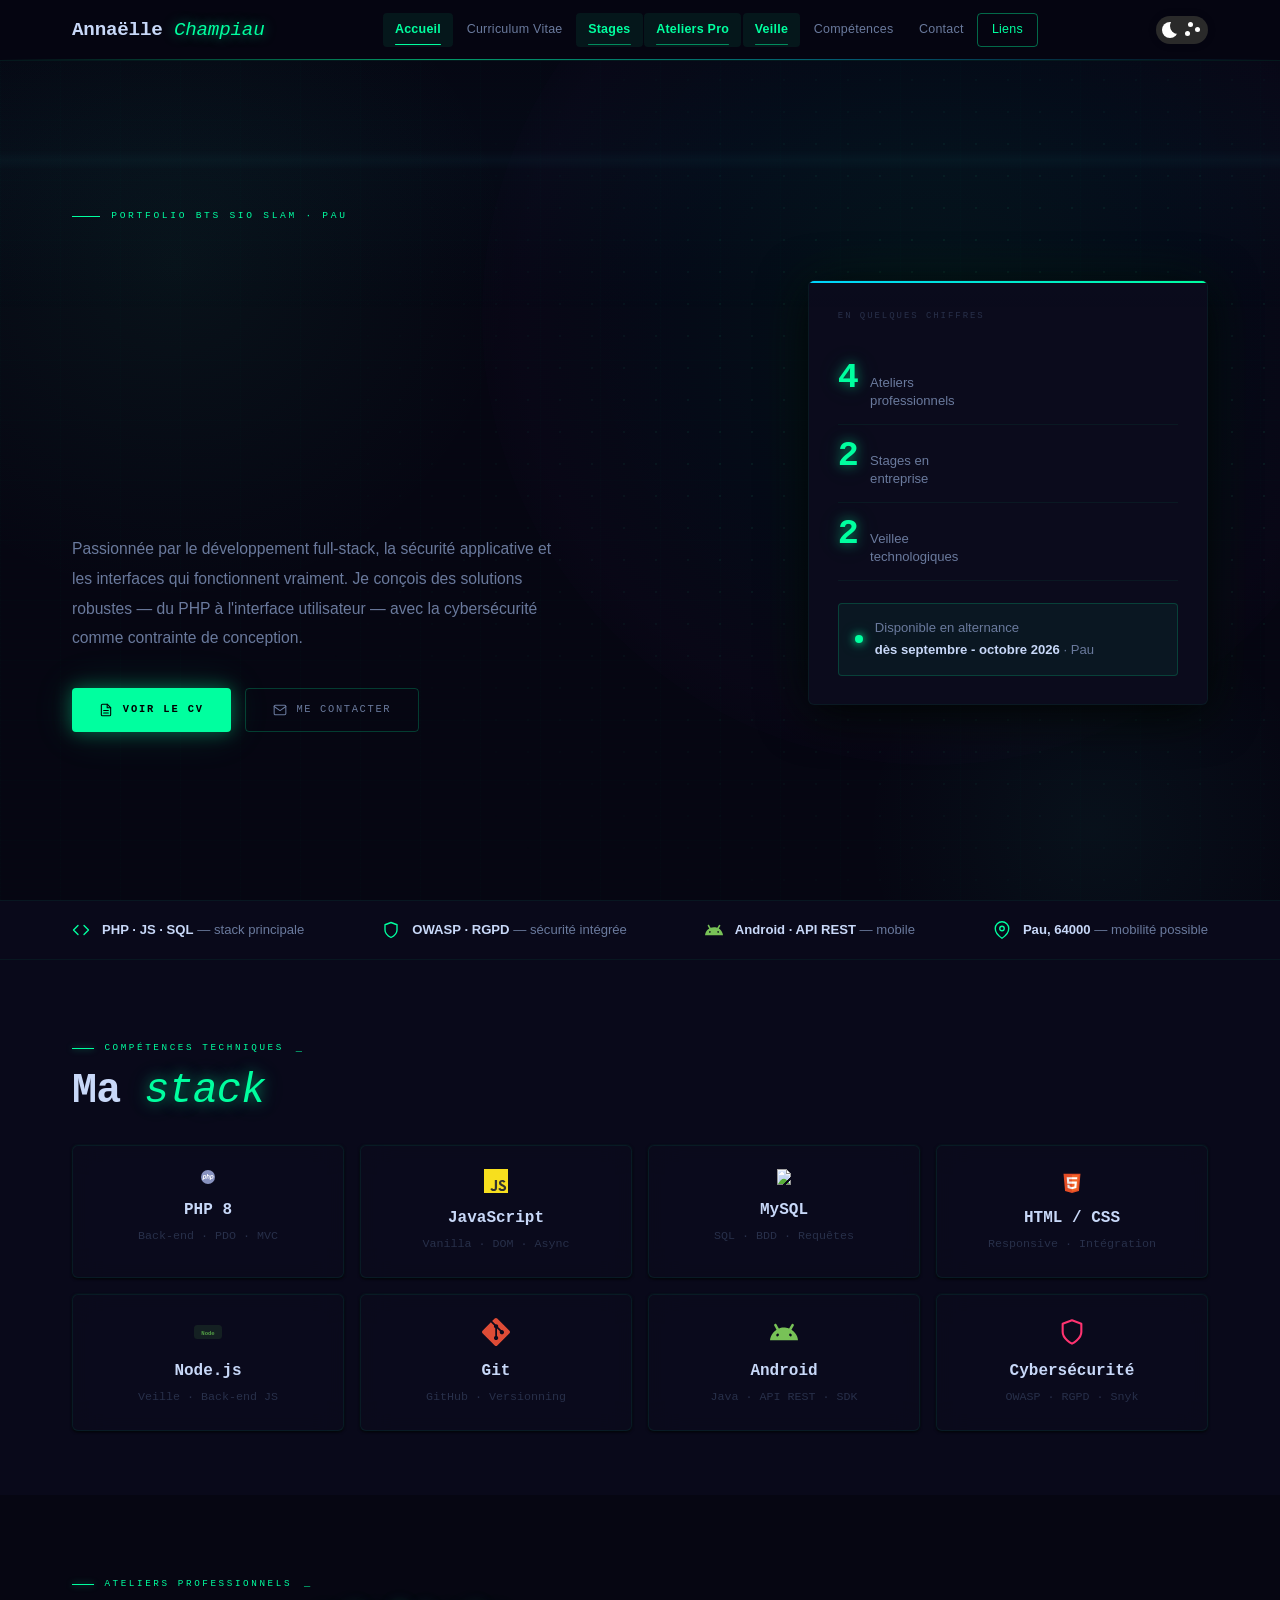
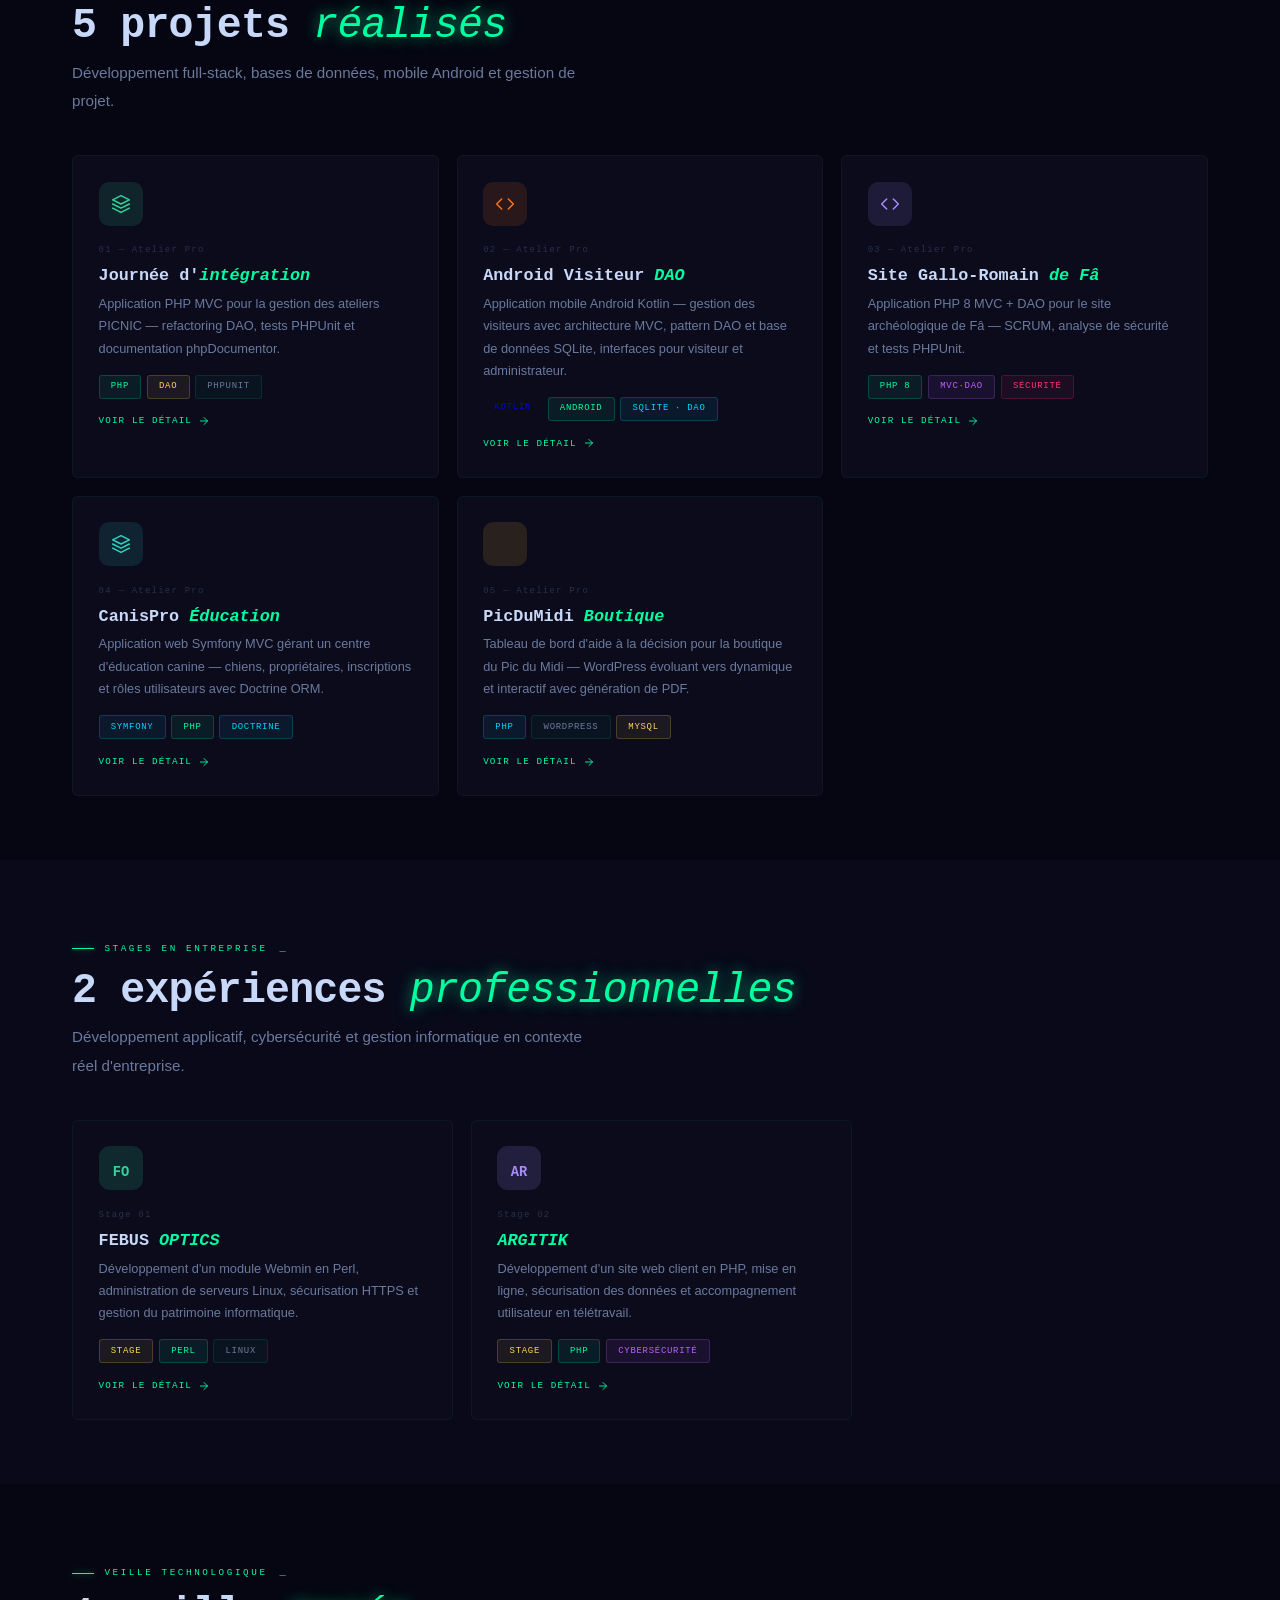
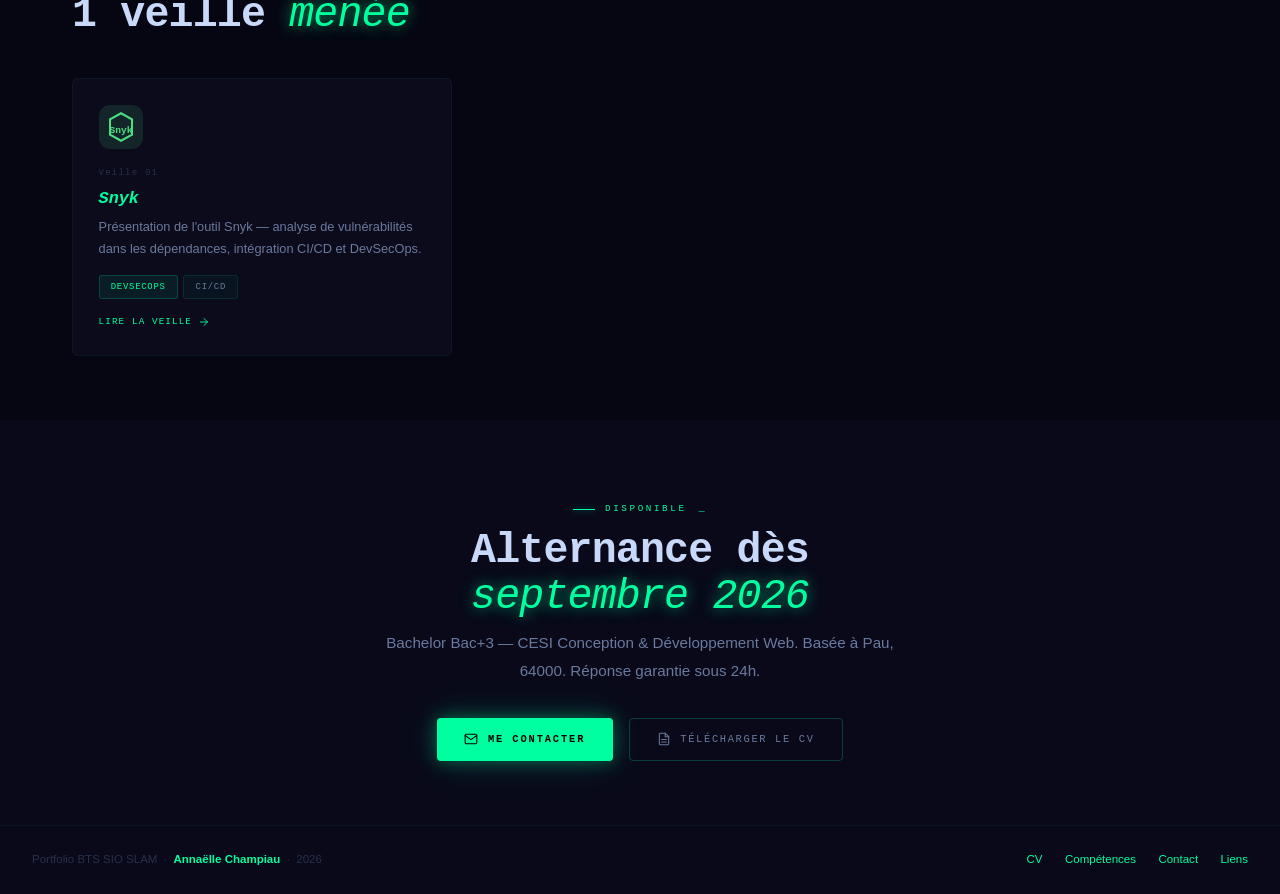
==== commit 43095b33: "correction page" ====
--- a/index.html
+++ b/index.html
@@ -246,7 +246,7 @@
         <span class="l3">Développeuse Web &amp; Applications</span>
       </h1>
       <p class="hero-desc">
-        Passionnée par le développement back-end, la sécurité applicative et les interfaces qui fonctionnent vraiment.
+        Passionnée par le développement full-stack, la sécurité applicative et les interfaces qui fonctionnent vraiment.
         Je conçois des solutions robustes — du PHP à l'interface utilisateur — avec la cybersécurité comme contrainte de conception.
       </p>
       <div class="hero-ctas">
--- a/portfolio/assets/css/shared.css
+++ b/portfolio/assets/css/shared.css
@@ -0,0 +1,1794 @@
+/* ════════════════════════════════════════════════════
+   Portfolio Annaëlle Champiau — shared.css v8
+   Direction artistique : Cozy Warm Neo-Brut (light) / DeFi Cyberpunk (dark)
+   Light : crème chaude · pêche pâle · Baloo 2 / Quicksand · bordures épaisses
+   Dark  : OLED noir · Neon Mint · Violet électrique · Cyan · Grid circuit
+════════════════════════════════════════════════════ */
+@import url('https://fonts.googleapis.com/css2?family=Orbitron:wght@400;500;600;700;800&family=Exo+2:ital,wght@0,300;0,400;0,500;0,600;0,700;1,400&family=Baloo+2:wght@400;500;600;700;800&family=Quicksand:wght@300;400;500;600;700&family=JetBrains+Mono:wght@400;500;700&display=swap');
+
+/* ── Curseurs personnalisés par thème ── */
+:root {
+  /* Dark — Cyber : flèche HUD neon mint + viseur */
+  --cursor: url('../images/cyber_cursor_32.png') 1 1, auto;
+}
+[data-theme="light"] {
+  /* Light — Cozy : flèche crème néo-brut + étoile sparkle */
+  --cursor: url('../images/cozy_cursor_32.png') 1 1, auto;
+}
+
+/* ── Tokens DARK — DeFi Cyberpunk ── */
+:root {
+  --bg:          #060612;   /* OLED noir absolu, légèrement violet */
+  --bg-2:        #09091A;
+  --bg-3:        #0D0D22;
+  --surface:     #0B0B1C;
+  --border:      rgba(0,255,159,.06);
+  --border-h:    rgba(0,255,159,.4);
+  --text:        #C8D8F8;   /* blanc bleuté — lisible sur noir */
+  --text-soft:   #6A7A9D;
+  --text-muted:  #28304A;
+  --accent:      #00FF9F;   /* neon mint — DeFi green */
+  --accent-dim:  rgba(0,255,159,.07);
+  --accent-h:    #00E890;
+  --violet:      #BF5FFF;   /* violet électrique */
+  --teal:        #00D4FF;   /* cyan électrique */
+  --gold:        #FFD454;   /* DeFi gold */
+  --red:         #FF3370;   /* neon rose-rouge */
+  --green:       #00FF9F;
+  --nav-bg:      rgba(6,6,18,.97);
+  --shadow-sm:   0 1px 3px rgba(0,0,0,.95), 0 0 0 1px rgba(0,255,159,.04);
+  --shadow-md:   0 4px 20px rgba(0,0,0,.98), 0 0 30px rgba(0,255,159,.05);
+  --shadow-lg:   0 8px 48px #000,            0 0 60px rgba(0,255,159,.07);
+  --radius:      6px;       /* cyberpunk = angles nets */
+  --radius-sm:   4px;
+  --ease:        cubic-bezier(.4,0,.2,1);
+  --ease-spring: cubic-bezier(.34,1.56,.64,1);
+  --dur:         .22s;
+  --font-display:'Orbitron', 'JetBrains Mono', monospace;  /* HUD / DeFi */
+  --font-body:   'Exo 2', 'Sora', sans-serif;              /* lisible tech */
+  --font-mono:   'JetBrains Mono', monospace;
+}
+
+/* ── Tokens LIGHT — Cozy Warm Neo-Brut ── */
+[data-theme="light"] {
+  --font-display:'Baloo 2', sans-serif;   /* chaud, arrondi, cozy */
+  --font-body:   'Quicksand', sans-serif; /* aérien, doux, lisible */
+  --font-mono:   'JetBrains Mono', monospace;
+  --radius:      18px;
+  --radius-sm:   10px;
+  --bg:          #FDF8F4;   /* crème ivoire très doux */
+  --bg-2:        #F7F0E8;   /* crème légèrement plus foncée */
+  --bg-3:        #EEE5D8;   /* beige sable doux */
+  --surface:     #FFFFFF;
+  --border:      #2A2240;   /* aubergine foncé — néo-brut */
+  --border-h:    #F7A68A;   /* pêche pâle au hover */
+  --text:        #2A2240;   /* aubergine profond — chaud */
+  --text-soft:   #4A3F60;   /* mauve-gris */
+  --text-muted:  #8C84A0;   /* lavande douce */
+  --accent:      #F7A68A;   /* pêche pâle — chaleureux */
+  --accent-dim:  rgba(247,166,138,.13);
+  --accent-h:    #EE8A6A;   /* pêche foncé hover */
+  --violet:      #A98FD8;   /* lilas doux */
+  --teal:        #5BC8C0;   /* menthe/turquoise douce */
+  --gold:        #F0B860;   /* caramel doux */
+  --red:         #E86070;   /* corail chaud */
+  --nav-bg:      #FFFFFF;
+  --shadow-sm:   3px 3px 0 #2A2240;
+  --shadow-md:   4px 4px 0 #2A2240;
+  --shadow-lg:   5px 5px 0 #2A2240;
+}
+
+@media(prefers-reduced-motion:reduce){ *,*::before,*::after{ animation-duration:.01ms!important; transition-duration:.01ms!important; } }
+*,*::before,*::after{ margin:0; padding:0; box-sizing:border-box; }
+html{ scroll-behavior:smooth; font-size:16px; }
+
+body{
+  background:var(--bg); color:var(--text);
+  font-family:var(--font-body); font-weight:400; line-height:1.7;
+  transition:background .4s,color .4s;
+  overflow-x:hidden;
+  cursor:var(--cursor);
+}
+
+/* Grain subtil */
+body::before{
+  content:''; position:fixed; inset:0; z-index:1; pointer-events:none;
+  background-image:url("data:image/svg+xml,%3Csvg viewBox='0 0 200 200' xmlns='http://www.w3.org/2000/svg'%3E%3Cfilter id='n'%3E%3CfeTurbulence type='fractalNoise' baseFrequency='0.85' numOctaves='4' stitchTiles='stitch'/%3E%3C/filter%3E%3Crect width='100%25' height='100%25' filter='url(%23n)' opacity='0.035'/%3E%3C/svg%3E");
+  opacity:.5;
+}
+
+/* Skip link */
+.skip{ position:fixed;top:-44px;left:1rem;z-index:9999;background:var(--accent);color:#000;padding:.45rem 1rem;border-radius:4px;font-family:var(--font-mono);font-size:.72rem;text-decoration:none;transition:top .2s; }
+.skip:focus{ top:1rem; }
+
+/* ════════════════════════════
+   NAV
+════════════════════════════ */
+.site-nav{
+  position:fixed; inset-inline:0; top:0; z-index:200;
+  background:var(--nav-bg);
+  backdrop-filter:blur(20px) saturate(140%);
+  border-bottom:1px solid var(--border);
+  transition:background .4s,border-color .3s;
+}
+.nav-inner{
+  max-width:1200px; margin:0 auto;
+  display:flex; align-items:center; justify-content:space-between;
+  padding:.8rem 2rem; gap:1rem;
+}
+.nav-brand{
+  font-family:var(--font-display); font-weight:700; font-size:1.2rem;
+  color:var(--text); text-decoration:none; letter-spacing:-.01em;
+  white-space:nowrap; flex-shrink:0; transition:color .2s;
+}
+.nav-brand:hover{ color:var(--accent); }
+.nav-brand em{ font-style:italic; font-weight:400; color:var(--accent); }
+
+.nav-menu{ display:flex; align-items:center; gap:.1rem; list-style:none; }
+.nav-item{ position:relative; }
+.nav-link{
+  font-family:var(--font-body); font-size:.78rem; font-weight:500;
+  color:var(--text-soft); text-decoration:none; letter-spacing:.02em;
+  padding:.4rem .75rem; border-radius:var(--radius-sm);
+  transition:color var(--dur),background var(--dur);
+  display:block; white-space:nowrap;
+}
+.nav-link:hover,.nav-link.active{ color:var(--accent); background:var(--accent-dim); }
+.nav-link--accent{ color:var(--accent)!important; border:1px solid var(--border-h); border-radius:var(--radius-sm); padding:.35rem .85rem!important; }
+.nav-link.active{ font-weight:600; }
+
+.nav-dropdown{ position:relative; }
+.nav-dropdown>.nav-link::after{ content:' ▾'; font-size:.6rem; opacity:.5; }
+.dropdown-menu{
+  position:absolute; top:calc(100% + 8px); left:50%;
+  transform:translateX(-50%) translateY(-6px);
+  min-width:200px;
+  background:var(--bg-3); border:1px solid var(--border);
+  border-radius:var(--radius); box-shadow:var(--shadow-lg);
+  padding:.5rem;
+  opacity:0; visibility:hidden; pointer-events:none;
+  transition:opacity .2s,transform .2s,visibility .2s;
+  z-index:300;
+}
+.nav-dropdown:hover .dropdown-menu,
+.nav-dropdown:focus-within .dropdown-menu{
+  opacity:1; visibility:visible; pointer-events:all;
+  transform:translateX(-50%) translateY(0);
+}
+.dropdown-menu a{
+  display:flex; align-items:center; gap:.6rem;
+  font-size:.78rem; color:var(--text-soft);
+  padding:.55rem .9rem; border-radius:var(--radius-sm);
+  text-decoration:none; transition:color var(--dur),background var(--dur);
+}
+.dropdown-menu a::before{ content:''; width:4px; height:4px; border-radius:50%; background:var(--accent); opacity:0; transition:opacity .2s; flex-shrink:0; }
+.dropdown-menu a:hover{ color:var(--accent); background:var(--accent-dim); }
+.dropdown-menu a:hover::before{ opacity:1; }
+
+.nav-right{ display:flex; align-items:center; gap:.75rem; flex-shrink:0; }
+
+/* ── Theme Switch (uiverse.io/JustCode14/red-dingo-61) ── */
+.switch{font-size:13px;position:relative;display:inline-block;width:4em;height:2.2em;border-radius:30px;box-shadow:0 0 10px rgba(0,0,0,.1);flex-shrink:0;}
+.switch input{opacity:0;width:0;height:0;}
+.slider{position:absolute;cursor:pointer;top:0;left:0;right:0;bottom:0;background-color:#2a2a2a;transition:.4s;border-radius:30px;overflow:hidden;}
+.slider:before{position:absolute;content:"";height:1.2em;width:1.2em;border-radius:20px;left:.5em;bottom:.5em;transition:.4s;transition-timing-function:cubic-bezier(.81,-.04,.38,1.5);box-shadow:inset 8px -4px 0px 0px #fff;}
+.switch input:checked+.slider{background-color:#00a6ff;}
+.switch input:checked+.slider:before{transform:translateX(1.8em);box-shadow:inset 15px -4px 0px 15px #ffcf48;}
+.star{background-color:#fff;border-radius:50%;position:absolute;width:5px;transition:all .4s;height:5px;}
+.star_1{left:2.5em;top:.5em;}
+.star_2{left:2.2em;top:1.2em;}
+.star_3{left:3em;top:.9em;}
+.switch input:checked~.slider .star{opacity:0;}
+.cloud{width:3.5em;position:absolute;bottom:-1.4em;left:-1.1em;opacity:0;transition:all .4s;}
+.switch input:checked~.slider .cloud{opacity:1;}
+
+.nav-toggle{
+  display:none; flex-direction:column; gap:4px;
+  background:none; border:none; cursor:pointer; padding:.4rem;
+}
+.nav-toggle span{ width:20px; height:1.5px; background:var(--text); border-radius:2px; display:block; transition:transform .22s,opacity .22s; }
+.nav-toggle.open span:nth-child(1){ transform:translateY(5.5px) rotate(45deg); }
+.nav-toggle.open span:nth-child(2){ opacity:0; }
+.nav-toggle.open span:nth-child(3){ transform:translateY(-5.5px) rotate(-45deg); }
+
+@media(max-width:1100px){
+  .nav-toggle{ display:flex; }
+  .nav-menu{ display:none; position:absolute; top:100%; left:0; right:0; flex-direction:column; align-items:stretch; gap:0; background:var(--nav-bg); border-bottom:1px solid var(--border); padding:.8rem 1.5rem 1rem; backdrop-filter:blur(20px); }
+  .nav-menu.open{ display:flex; }
+  .nav-link{ font-size:.88rem; padding:.7rem .8rem; }
+  .dropdown-menu{ position:static; transform:none; opacity:1; visibility:visible; pointer-events:all; box-shadow:none; border:none; padding:.2rem 0 .2rem 1rem; background:transparent; }
+}
+
+/* ════════════════════════════
+   PAGE HERO
+════════════════════════════ */
+.page-hero{
+  padding-top:85px; background:var(--bg);
+  border-bottom:1px solid var(--border);
+  position:relative; overflow:hidden;
+}
+.page-hero::after{
+  content:''; position:absolute; top:-30%; right:-8%;
+  width:600px; height:600px; border-radius:50%;
+  background:radial-gradient(circle,rgba(0,255,159,.06) 0%,rgba(0,212,255,.02) 40%,transparent 65%);
+  pointer-events:none;
+}
+.page-hero-inner{
+  max-width:1200px; margin:0 auto; padding:3.5rem 2rem 3rem;
+  position:relative; z-index:1;
+}
+.page-breadcrumb{
+  font-family:var(--font-mono); font-size:.6rem;
+  color:var(--text-muted); letter-spacing:.12em; text-transform:uppercase;
+  margin-bottom:.85rem; display:flex; align-items:center; gap:.5rem;
+}
+.page-breadcrumb a{ color:var(--text-muted); text-decoration:none; transition:color .2s; }
+.page-breadcrumb a:hover{ color:var(--accent); }
+.page-title{
+  font-family:var(--font-display); font-weight:700;
+  font-size:clamp(2.2rem,5.5vw,3.8rem);
+  letter-spacing:-.02em; line-height:1.05; color:var(--text);
+  margin-bottom:.65rem;
+}
+.page-title em{ font-style:italic; font-weight:400; color:var(--accent); }
+.page-subtitle{ font-size:1rem; color:var(--text-soft); max-width:580px; line-height:1.85; }
+
+/* ════════════════════════════
+   LAYOUT
+════════════════════════════ */
+.container{ max-width:1200px; margin:0 auto; padding:0 2rem; }
+.section{ padding:80px 0 64px; }
+.section--alt{ background:var(--bg-2); }
+
+.section-label{
+  font-family:var(--font-mono); font-size:.58rem;
+  color:var(--accent); letter-spacing:.28em; text-transform:uppercase;
+  margin-bottom:.65rem; display:flex; align-items:center; gap:.65rem;
+}
+.section-label::before{ content:''; width:22px; height:1px; background:var(--accent); flex-shrink:0; }
+.section-heading{
+  font-family:var(--font-display); font-weight:700;
+  font-size:clamp(1.7rem,3.5vw,2.6rem);
+  letter-spacing:-.02em; color:var(--text); margin-bottom:.6rem; line-height:1.1;
+}
+.section-heading em{ font-style:italic; font-weight:400; color:var(--accent); }
+.section-sub{ font-size:.95rem; color:var(--text-soft); max-width:520px; line-height:1.85; }
+
+/* Reveal */
+.reveal{ opacity:0; transform:translateY(24px); transition:opacity .65s var(--ease),transform .65s var(--ease); }
+.reveal.in{ opacity:1; transform:none; }
+.d1{transition-delay:.07s}.d2{transition-delay:.14s}.d3{transition-delay:.21s}.d4{transition-delay:.28s}
+
+/* Card */
+.card{
+  background:var(--surface); border:1px solid var(--border);
+  border-radius:var(--radius); padding:1.6rem;
+  box-shadow:var(--shadow-sm);
+  transition:border-color var(--dur),box-shadow var(--dur),transform var(--dur),background .4s;
+}
+.card:hover{ border-color:var(--border-h); box-shadow:var(--shadow-md); }
+.card--lift:hover{ transform:translateY(-5px); box-shadow:var(--shadow-lg); }
+
+/* Tags */
+.tag{
+  font-family:var(--font-mono); font-size:.56rem;
+  padding:.22rem .7rem; border-radius:99px; display:inline-block;
+  text-transform:uppercase; letter-spacing:.08em;
+}
+.tag-blue   { background:rgba(96,165,250,.1);   border:1px solid rgba(96,165,250,.2);   color:#60a5fa; }
+.tag-violet { background:rgba(167,139,250,.1);  border:1px solid rgba(167,139,250,.2);  color:#a78bfa; }
+.tag-green  { background:rgba(52,211,153,.1);   border:1px solid rgba(52,211,153,.25);  color:#34d399; }
+.tag-teal   { background:rgba(45,212,191,.1);   border:1px solid rgba(45,212,191,.25);  color:#2dd4bf; }
+.tag-gold   { background:rgba(251,191,36,.1);   border:1px solid rgba(251,191,36,.25);  color:#fbbf24; }
+.tag-red    { background:rgba(248,113,113,.1);  border:1px solid rgba(248,113,113,.2);  color:#f87171; }
+.tag-gray   { background:rgba(255,255,255,.05); border:1px solid rgba(255,255,255,.1);  color:var(--text-soft); }
+[data-theme="light"] .tag-blue   { background:rgba(14,165,233,.08);  border-color:rgba(14,165,233,.22);  color:#0284c7; }
+[data-theme="light"] .tag-violet { background:rgba(109,40,217,.08);  border-color:rgba(109,40,217,.22);  color:#6d28d9; }
+[data-theme="light"] .tag-green  { background:rgba(8,145,178,.08);   border-color:rgba(8,145,178,.22);   color:#0891b2; }
+[data-theme="light"] .tag-teal   { background:rgba(6,182,212,.08);   border-color:rgba(6,182,212,.22);   color:#0891b2; }
+[data-theme="light"] .tag-gold   { background:rgba(180,83,9,.08);    border-color:rgba(180,83,9,.22);    color:#b45309; }
+[data-theme="light"] .tag-red    { background:rgba(220,38,38,.08);   border-color:rgba(220,38,38,.22);   color:#dc2626; }
+[data-theme="light"] .tag-gray   { background:rgba(11,28,53,.04);    border-color:rgba(11,28,53,.12);    color:var(--text-muted); }
+
+/* Buttons */
+.btn{
+  font-family:var(--font-mono); font-size:.65rem;
+  letter-spacing:.16em; text-transform:uppercase;
+  padding:.75rem 1.7rem; border-radius:var(--radius-sm);
+  text-decoration:none; cursor:pointer; border:none;
+  display:inline-flex; align-items:center; gap:.6rem;
+  transition:transform var(--dur),box-shadow var(--dur),background var(--dur),color var(--dur),border-color var(--dur);
+}
+.btn:focus-visible{ outline:2px solid var(--accent); outline-offset:3px; }
+.btn-primary{ background:var(--accent); color:#000; font-weight:700; box-shadow:0 0 20px rgba(0,255,159,.25); }
+.btn-primary:hover{ background:var(--accent-h); transform:translateY(-2px); box-shadow:0 0 36px rgba(0,255,159,.45); }
+.btn-outline{ background:transparent; color:var(--text-soft); border:1px solid var(--border); }
+.btn-outline:hover{ border-color:var(--accent); color:var(--accent); background:var(--accent-dim); }
+.btn-sm{ font-size:.58rem; padding:.45rem 1rem; }
+
+/* Divider */
+.hr{ height:1px; background:linear-gradient(90deg,transparent,var(--border),transparent); margin:0; }
+
+/* ════════════════════════════
+   FOOTER
+════════════════════════════ */
+.site-footer{
+  border-top:1px solid var(--border);
+  padding:1.5rem 2rem;
+  display:flex; justify-content:space-between; align-items:center; flex-wrap:wrap; gap:.8rem;
+  background:var(--bg-2); font-size:.72rem; color:var(--text-muted);
+  transition:background .4s;
+}
+.site-footer a{ color:var(--accent); text-decoration:none; }
+.site-footer a:hover{ text-decoration:underline; }
+.footer-links{ display:flex; gap:1.4rem; }
+
+/* ════════════════════════════
+   PROJET / STAGE / ATELIER — détail partagé
+════════════════════════════ */
+.project-header{ display:flex; align-items:flex-start; gap:2rem; margin-bottom:2.8rem; flex-wrap:wrap; }
+.project-logo{
+  width:80px; height:80px; border-radius:var(--radius); flex-shrink:0;
+  background:var(--bg-3); border:1px solid var(--border);
+  display:flex; align-items:center; justify-content:center;
+  color:var(--accent);
+}
+.project-meta{ display:flex; flex-wrap:wrap; gap:.5rem; margin-bottom:.8rem; }
+.project-desc-intro{ font-size:.95rem; color:var(--text-soft); line-height:1.9; max-width:640px; }
+
+.project-section{ margin-bottom:2.8rem; }
+.project-section-title{
+  font-family:var(--font-mono); font-size:.58rem; color:var(--text-muted);
+  letter-spacing:.22em; text-transform:uppercase;
+  margin-bottom:1.1rem; display:flex; align-items:center; gap:.7rem;
+}
+.project-section-title::after{ content:''; flex:1; height:1px; background:var(--border); }
+
+.context-block{ font-size:.9rem; color:var(--text-soft); line-height:1.9; }
+.context-block p{ margin-bottom:1.1rem; }
+.context-block p:last-child{ margin-bottom:0; }
+
+.tools-grid{ display:flex; flex-wrap:wrap; gap:.8rem; }
+.tool-chip{
+  display:flex; align-items:center; gap:.6rem;
+  padding:.5rem 1rem; border-radius:var(--radius-sm);
+  background:var(--bg-3); border:1px solid var(--border);
+  font-size:.8rem; color:var(--text-soft);
+  transition:border-color var(--dur),color var(--dur);
+}
+.tool-chip:hover{ border-color:var(--accent); color:var(--accent); }
+
+.feat-list{ list-style:none; }
+.feat-list li{
+  padding:.65rem 0; border-bottom:1px solid var(--border);
+  display:flex; gap:.85rem; align-items:flex-start;
+  font-size:.88rem; color:var(--text-soft); line-height:1.75;
+}
+.feat-list li:last-child{ border-bottom:none; }
+.feat-icon{ color:var(--accent); flex-shrink:0; margin-top:.15rem; }
+
+.code-block{
+  background:var(--bg); border:1px solid var(--border);
+  border-radius:var(--radius-sm); padding:1.2rem 1.4rem;
+  font-family:var(--font-mono); font-size:.72rem;
+  color:var(--text-soft); line-height:1.8; overflow-x:auto;
+  margin:.8rem 0; position:relative;
+}
+.code-block::before{
+  content:''; position:absolute; left:0; top:0; bottom:0; width:3px;
+  background:linear-gradient(var(--violet),var(--accent));
+  border-radius:var(--radius-sm) 0 0 var(--radius-sm);
+}
+.code-block .kw { color:var(--violet); }
+.code-block .fn { color:var(--accent); }
+.code-block .str{ color:var(--gold); }
+.code-block .cm { color:var(--text-muted); font-style:italic; }
+
+.screenshots-grid{ display:grid; grid-template-columns:repeat(2,1fr); gap:1rem; }
+@media(max-width:560px){ .screenshots-grid{ grid-template-columns:1fr; } }
+.screenshot-placeholder{
+  aspect-ratio:16/9; border-radius:var(--radius);
+  background:var(--bg-3); border:1px dashed var(--border);
+  display:flex; align-items:center; justify-content:center;
+  font-size:.75rem; color:var(--text-muted); font-family:var(--font-mono); text-align:center; padding:1rem;
+}
+
+/* ── Compétences pills grid ── */
+.comp-pills-grid{ display:grid; grid-template-columns:repeat(2,1fr); gap:.6rem; }
+@media(max-width:560px){ .comp-pills-grid{ grid-template-columns:1fr; } }
+.comp-pill{ background:var(--surface); border:1px solid var(--border); border-radius:var(--radius-sm); padding:.75rem 1rem; display:flex; align-items:center; gap:.75rem; transition:border-color var(--dur); }
+.comp-pill:hover{ border-color:var(--border-h); }
+.comp-pill-dot{ width:8px; height:8px; border-radius:50%; flex-shrink:0; }
+.comp-pill-code{ font-family:var(--font-mono); font-size:.6rem; color:var(--accent); flex-shrink:0; }
+.comp-pill-label{ font-size:.78rem; color:var(--text-soft); }
+
+/* Result boxes */
+.result-grid{ display:grid; grid-template-columns:repeat(3,1fr); gap:1rem; margin-bottom:1.5rem; }
+@media(max-width:800px){ .result-grid{ grid-template-columns:repeat(2,1fr); } }
+@media(max-width:480px){ .result-grid{ grid-template-columns:1fr; } }
+.result-box{ padding:1.3rem; text-align:center; border-left:2px solid var(--accent); }
+.result-num{ font-family:var(--font-display); font-size:1.8rem; font-weight:700; color:var(--accent); }
+.result-label{ font-size:.74rem; color:var(--text-soft); margin-top:.2rem; }
+
+/* Sibling nav */
+.sibling-nav{
+  display:flex; justify-content:space-between; align-items:center;
+  padding:1rem 1.75rem; background:var(--bg-2); border-top:1px solid var(--border);
+  font-size:.78rem;
+}
+.sibling-link{
+  display:flex; align-items:center; gap:.5rem;
+  color:var(--text-soft); text-decoration:none;
+  font-family:var(--font-mono); font-size:.65rem;
+  letter-spacing:.1em; text-transform:uppercase; transition:color .2s;
+}
+.sibling-link:hover{ color:var(--accent); }
+.sibling-label{ font-size:.7rem; color:var(--text-muted); font-family:var(--font-body); margin-bottom:.15rem; }
+.sibling-title{ font-weight:600; color:var(--text); }
+
+/* ════════════════════════════
+   COMPÉTENCES
+════════════════════════════ */
+.comp-grid{ display:grid; grid-template-columns:repeat(3,1fr); gap:1rem; }
+@media(max-width:900px){ .comp-grid{ grid-template-columns:repeat(2,1fr); } }
+@media(max-width:560px){ .comp-grid{ grid-template-columns:1fr; } }
+
+.comp-card{ padding:1.5rem; }
+.comp-num{
+  font-family:var(--font-mono); font-size:.6rem; font-weight:500;
+  color:var(--accent); letter-spacing:.14em;
+  margin-bottom:.75rem; display:flex; align-items:center; gap:.6rem;
+}
+.comp-num::before{ content:''; flex:1; max-width:28px; height:1px; background:var(--accent); }
+.comp-title{ font-family:var(--font-display); font-size:1.05rem; font-weight:700; color:var(--text); margin-bottom:.35rem; line-height:1.2; }
+.comp-sub{ font-size:.75rem; color:var(--accent); font-family:var(--font-mono); letter-spacing:.06em; margin-bottom:.8rem; opacity:.8; }
+.comp-list{ list-style:none; }
+.comp-list li{
+  font-size:.82rem; color:var(--text-soft); line-height:1.65;
+  padding:.3rem 0; border-bottom:1px solid var(--border);
+  display:flex; gap:.6rem; align-items:flex-start;
+}
+.comp-list li:last-child{ border-bottom:none; }
+.comp-list li::before{ content:'·'; color:var(--accent); font-size:1.2rem; flex-shrink:0; margin-top:-.05rem; }
+
+.comp-source{ display:flex; flex-wrap:wrap; gap:.35rem; margin-top:.8rem; }
+.source-pill{ font-family:var(--font-mono); font-size:.52rem; padding:.18rem .6rem; border-radius:99px; letter-spacing:.07em; text-transform:uppercase; }
+.sp-stage   { background:rgba(96,165,250,.1);  border:1px solid rgba(96,165,250,.2);  color:#60a5fa; }
+.sp-atelier { background:rgba(167,139,250,.1); border:1px solid rgba(167,139,250,.2); color:#a78bfa; }
+.sp-perso   { background:rgba(52,211,153,.1);  border:1px solid rgba(52,211,153,.2);  color:#34d399; }
+
+.cat-header{ padding:1.8rem 0 .6rem; display:flex; align-items:center; gap:1rem; margin-bottom:1.5rem; }
+.cat-num{ font-family:var(--font-display); font-size:3.2rem; font-weight:700; color:var(--border-h); line-height:1; flex-shrink:0; letter-spacing:-.04em; }
+.cat-title{ font-family:var(--font-display); font-size:1.45rem; font-weight:700; color:var(--text); }
+.cat-desc{ font-size:.84rem; color:var(--text-soft); margin-top:.2rem; }
+.cat-line{ flex:1; height:1px; background:var(--border); min-width:20px; }
+
+.legend{ display:flex; flex-wrap:wrap; gap:.7rem; margin-bottom:2rem; }
+.legend-item{ display:flex; align-items:center; gap:.5rem; font-size:.78rem; color:var(--text-soft); }
+.legend-dot{ width:9px; height:9px; border-radius:50%; flex-shrink:0; }
+.dot-stages   { background:#60a5fa; }
+.dot-ateliers { background:#a78bfa; }
+.dot-transv   { background:#34d399; }
+
+/* ════════════════════════════
+   CV
+════════════════════════════ */
+.skill-bar-item{ margin-bottom:1rem; }
+.skill-bar-top{ display:flex; justify-content:space-between; margin-bottom:.4rem; }
+.skill-bar-name{ font-size:.85rem; color:var(--text); font-weight:500; }
+.skill-bar-pct{ font-family:var(--font-mono); font-size:.62rem; color:var(--accent); }
+.skill-track{ height:2px; background:var(--bg-3); border-radius:99px; overflow:hidden; }
+.skill-fill{ height:100%; width:0%; border-radius:99px; background:linear-gradient(90deg,var(--teal),var(--accent)); transition:width 1.2s var(--ease); }
+
+.cv-layout{ display:grid; grid-template-columns:250px 1fr; gap:3rem; }
+@media(max-width:780px){ .cv-layout{ grid-template-columns:1fr; } }
+
+.cv-avatar{
+  width:110px; height:110px; border-radius:50%;
+  background:linear-gradient(135deg,var(--teal),var(--accent));
+  display:flex; align-items:center; justify-content:center;
+  margin-bottom:1.5rem; box-shadow:0 0 40px rgba(0,255,159,.15);
+  position:relative;
+}
+.cv-avatar::after{
+  content:''; position:absolute; inset:-4px; border-radius:50%;
+  border:1.5px solid transparent; border-top-color:var(--accent);
+  animation:cv-ring 6s linear infinite;
+}
+@keyframes cv-ring{ to{transform:rotate(360deg)} }
+
+.cv-name{ font-family:var(--font-display); font-weight:700; font-size:1.7rem; letter-spacing:-.02em; color:var(--text); line-height:1.05; margin-bottom:.3rem; }
+.cv-title-line{ font-size:.8rem; color:var(--accent); font-family:var(--font-mono); letter-spacing:.09em; margin-bottom:1.8rem; }
+.cv-block{ margin-bottom:2rem; }
+.cv-block-label{ font-family:var(--font-mono); font-size:.56rem; color:var(--text-muted); letter-spacing:.25em; text-transform:uppercase; margin-bottom:.75rem; padding-bottom:.5rem; border-bottom:1px solid var(--border); }
+.cv-contact-item{ display:flex; align-items:center; gap:.75rem; font-size:.82rem; color:var(--text-soft); padding:.4rem 0; border-bottom:1px solid var(--border); }
+.cv-contact-item:last-child{ border-bottom:none; }
+.cv-contact-item a{ color:var(--accent); text-decoration:none; }
+.cv-contact-item a:hover{ text-decoration:underline; }
+
+.timeline-section{ margin-bottom:2.8rem; }
+.timeline-section-title{ font-family:var(--font-mono); font-size:.58rem; color:var(--accent); letter-spacing:.22em; text-transform:uppercase; margin-bottom:1.4rem; display:flex; align-items:center; gap:.7rem; }
+.timeline-section-title::after{ content:''; flex:1; height:1px; background:var(--border); }
+.timeline-item{ position:relative; padding-left:2rem; margin-bottom:2rem; }
+.timeline-item::before{ content:''; position:absolute; left:0; top:.5rem; width:8px; height:8px; border-radius:50%; background:var(--accent); box-shadow:0 0 12px rgba(52,211,153,.5); }
+.timeline-item::after{ content:''; position:absolute; left:3.5px; top:1.2rem; bottom:-1.5rem; width:1px; background:linear-gradient(var(--border),transparent); }
+.timeline-item:last-child::after{ display:none; }
+.tl-date{ font-family:var(--font-mono); font-size:.6rem; color:var(--text-muted); letter-spacing:.1em; margin-bottom:.25rem; }
+.tl-title{ font-family:var(--font-display); font-weight:700; font-size:1rem; color:var(--text); margin-bottom:.2rem; }
+.tl-place{ font-size:.82rem; color:var(--text-soft); font-style:italic; margin-bottom:.55rem; }
+.tl-desc{ font-size:.82rem; color:var(--text-soft); line-height:1.7; }
+.tl-desc li{ margin-left:1.2rem; margin-bottom:.18rem; }
+
+/* ════════════════════════════
+   VEILLE
+════════════════════════════ */
+.veille-intro-grid{ display:grid; grid-template-columns:1fr 1fr; gap:1.5rem; margin-bottom:2.5rem; }
+@media(max-width:660px){ .veille-intro-grid{ grid-template-columns:1fr; } }
+.veille-stat{ padding:1.4rem; text-align:center; }
+.veille-stat-num{ font-family:var(--font-display); font-size:2.4rem; font-weight:700; color:var(--accent); line-height:1; }
+.veille-stat-label{ font-size:.78rem; color:var(--text-soft); margin-top:.4rem; }
+
+.pros-cons{ display:grid; grid-template-columns:1fr 1fr; gap:1.2rem; }
+@media(max-width:560px){ .pros-cons{ grid-template-columns:1fr; } }
+.pros-block{ background:rgba(52,211,153,.04); border:1px solid rgba(52,211,153,.14); border-radius:var(--radius); padding:1.4rem; }
+.cons-block{ background:rgba(248,113,113,.04); border:1px solid rgba(248,113,113,.14); border-radius:var(--radius); padding:1.4rem; }
+.pros-title,.cons-title{ font-family:var(--font-mono); font-size:.58rem; letter-spacing:.18em; text-transform:uppercase; margin-bottom:.9rem; }
+.pros-title{ color:var(--accent); }
+.cons-title{ color:var(--red); }
+.pros-list,.cons-list{ list-style:none; font-size:.83rem; color:var(--text-soft); line-height:1.75; }
+.pros-list li,.cons-list li{ padding:.25rem 0; display:flex; gap:.65rem; }
+.pros-list li::before{ content:'✓'; color:var(--accent); flex-shrink:0; }
+.cons-list li::before{ content:'✗'; color:var(--red); flex-shrink:0; }
+
+/* ════════════════════════════
+   CONTACT
+════════════════════════════ */
+.contact-grid{ display:grid; grid-template-columns:1fr 1.1fr; gap:3.5rem; align-items:start; }
+@media(max-width:700px){ .contact-grid{ grid-template-columns:1fr; } }
+.contact-info-title{ font-family:var(--font-display); font-size:1.6rem; font-weight:700; letter-spacing:-.02em; color:var(--text); margin-bottom:.85rem; line-height:1.15; }
+.contact-info-desc{ font-size:.92rem; color:var(--text-soft); line-height:1.9; margin-bottom:2rem; }
+.contact-item{
+  display:flex; align-items:center; gap:.85rem;
+  padding:.7rem 1rem; border:1px solid var(--border); border-radius:var(--radius-sm);
+  font-size:.82rem; color:var(--text-soft); text-decoration:none;
+  margin-bottom:.55rem; background:var(--surface);
+  transition:border-color var(--dur),color var(--dur),background var(--dur),transform var(--dur);
+}
+.contact-item:hover{ border-color:var(--accent); color:var(--accent); background:var(--accent-dim); transform:translateX(4px); }
+
+.form-label{ font-family:var(--font-mono); font-size:.55rem; color:var(--text-muted); letter-spacing:.18em; text-transform:uppercase; display:block; margin-bottom:.45rem; }
+.form-input,.form-textarea{
+  width:100%; background:var(--bg-3); border:1px solid var(--border);
+  border-radius:var(--radius-sm); padding:.75rem 1rem;
+  color:var(--text); font-family:var(--font-body); font-size:.9rem;
+  outline:none; resize:none;
+  transition:border-color var(--dur),box-shadow var(--dur),background .4s,color .4s;
+}
+.form-input:focus,.form-textarea:focus{ border-color:var(--accent); box-shadow:0 0 0 3px rgba(52,211,153,.1); background:var(--surface); }
+.form-textarea{ min-height:100px; }
+.form-row{ margin-bottom:1.1rem; }
+.form-error{ font-family:var(--font-mono); font-size:.55rem; color:var(--red); margin-top:.3rem; display:none; }
+.form-row.has-error .form-input,.form-row.has-error .form-textarea{ border-color:var(--red); }
+.form-row.has-error .form-error{ display:block; }
+.btn-submit{
+  width:100%; padding:.85rem; font-family:var(--font-mono); font-size:.68rem;
+  letter-spacing:.18em; text-transform:uppercase; font-weight:700;
+  background:var(--accent); color:#000; border:none; border-radius:var(--radius-sm);
+  cursor:pointer; box-shadow:0 0 20px rgba(0,255,159,.22);
+  transition:opacity .2s,transform .2s,box-shadow .2s;
+}
+.btn-submit:hover{ opacity:.9; transform:translateY(-2px); box-shadow:0 0 36px rgba(0,255,159,.45); }
+.btn-submit:disabled{ opacity:.4; cursor:not-allowed; transform:none; }
+
+
+/* ════════════════════════════════════════════════════
+   THÈME LIGHT — Claymorphism Neo-Brut (LearnHub style) — Overrides composants
+════════════════════════════════════════════════════ */
+
+/* Typographie light : Baloo 2 chaud + Quicksand aérien */
+[data-theme="light"] body{ line-height:1.85; background:var(--bg); }
+[data-theme="light"] body::before{ display:none; }
+[data-theme="light"] body::after{ display:none; }
+/* Baloo 2 a ses propres arrondi — pas de letter-spacing négatif */
+[data-theme="light"] .hero-title{ letter-spacing:-.01em; line-height:1.0; font-weight:800; }
+[data-theme="light"] .section-heading{ letter-spacing:0; font-weight:800; }
+[data-theme="light"] .page-title{ letter-spacing:-.01em; font-weight:800; }
+[data-theme="light"] .contact-info-title{ letter-spacing:-.01em; font-weight:800; }
+[data-theme="light"] .cv-name{ letter-spacing:-.01em; font-weight:800; }
+[data-theme="light"] .cat-num{ letter-spacing:-.02em; }
+
+/* ── Navbar flottante centrée (style LearnHub) ── */
+[data-theme="light"] .site-nav{
+  top:12px;
+  left:0;
+  right:0;
+  inset-inline:0;
+  transform:none;
+  width:calc(100% - 64px);
+  max-width:1220px;
+  margin:0 auto;
+  border-radius:var(--radius);
+  border:2.5px solid var(--border);
+  border-bottom:2.5px solid var(--border);
+  box-shadow:var(--shadow-sm);
+  backdrop-filter:none;
+}
+[data-theme="light"] .site-nav::after{ display:none; }
+[data-theme="light"] .hero{ padding-top:100px; }
+[data-theme="light"] .page-hero{ padding-top:100px; }
+
+/* ── Cards neo-brut (épaisse bordure + ombre décalée) ── */
+[data-theme="light"] .card{
+  border:2.5px solid var(--border);
+  box-shadow:var(--shadow-sm);
+}
+[data-theme="light"] .card:hover{
+  border-color:var(--border);
+  box-shadow:var(--shadow-md);
+}
+[data-theme="light"] .card--lift:hover{
+  transform:translate(-2px,-2px);
+  box-shadow:var(--shadow-lg);
+}
+[data-theme="light"] .card::after{ display:none; }
+
+/* ── Project cards ── */
+[data-theme="light"] .pcard{
+  border:2.5px solid var(--border);
+  box-shadow:var(--shadow-sm);
+}
+[data-theme="light"] .pcard:hover{
+  border-color:var(--border);
+  transform:translate(-2px,-2px);
+  box-shadow:var(--shadow-lg);
+}
+[data-theme="light"] .pcard::after{ display:none; }
+
+/* ── Boutons neo-brut (pill + thick border + offset shadow) ── */
+[data-theme="light"] .btn{
+  font-family:var(--font-display); font-size:.88rem;
+  letter-spacing:0; text-transform:none; font-weight:700;
+  border-radius:99px; padding:.7rem 1.7rem;
+}
+[data-theme="light"] .btn-primary{
+  background:var(--accent); color:#fff;
+  border:2.5px solid var(--border);
+  box-shadow:var(--shadow-sm);
+}
+[data-theme="light"] .btn-primary:hover{
+  background:var(--accent-h);
+  transform:translate(-2px,-2px);
+  box-shadow:var(--shadow-md);
+}
+[data-theme="light"] .btn-outline{
+  background:#F7E9DF; color:var(--text);
+  border:2.5px solid var(--border);
+  box-shadow:var(--shadow-sm);
+}
+[data-theme="light"] .btn-outline:hover{
+  background:#F5D5C4;
+  transform:translate(-2px,-2px);
+  box-shadow:var(--shadow-md);
+  color:var(--text); border-color:var(--border);
+}
+[data-theme="light"] .btn-submit{
+  background:var(--accent); color:#fff; font-weight:700;
+  border:2.5px solid var(--border);
+  box-shadow:var(--shadow-sm); border-radius:var(--radius-sm);
+  font-family:var(--font-display); font-size:.9rem;
+  letter-spacing:0; text-transform:none;
+}
+[data-theme="light"] .btn-submit:hover{
+  background:var(--accent-h);
+  transform:translate(-2px,-2px);
+  box-shadow:var(--shadow-md);
+}
+
+/* ── Tags cozy warm (pill pastel + dark border) ── */
+[data-theme="light"] .tag{
+  font-family:var(--font-display); font-size:.72rem;
+  font-weight:700; letter-spacing:.01em; text-transform:none;
+  border-width:2px; border-color:var(--border);
+  border-radius:99px;
+}
+/* Palette pastel chaude — tons pêche/lavande/sable */
+[data-theme="light"] .tag-blue   { background:#E0EBFF; color:#1E3A8A; border-color:var(--border); }
+[data-theme="light"] .tag-violet { background:#EDE8FF; color:#4C1D95; border-color:var(--border); }
+[data-theme="light"] .tag-green  { background:#E0F7F0; color:#065F46; border-color:var(--border); }
+[data-theme="light"] .tag-teal   { background:#D8F4F2; color:#0E6E68; border-color:var(--border); }
+[data-theme="light"] .tag-gold   { background:#FEF0D6; color:#7A4E0A; border-color:var(--border); }
+[data-theme="light"] .tag-red    { background:#FFE8E4; color:#8B1A2C; border-color:var(--border); }
+[data-theme="light"] .tag-gray   { background:#F3EEE8; color:#4A3F60; border-color:var(--border); }
+
+/* ── Brand nav light ── */
+[data-theme="light"] .nav-brand{ color:var(--text); font-weight:800; }
+[data-theme="light"] .nav-brand em{ color:var(--accent); }
+[data-theme="light"] .nav-brand:hover{ color:var(--accent); }
+[data-theme="light"] .nav-link--accent{
+  background:var(--accent); color:#fff; border:2px solid var(--border);
+  box-shadow:2px 2px 0 var(--border);
+}
+[data-theme="light"] .nav-link--accent:hover{ background:var(--accent-h); color:#fff; }
+
+/* ── Hero décorations light — subtil polka dot crème ── */
+[data-theme="light"] .hero{
+  background:var(--bg);
+}
+[data-theme="light"] .hero::before{
+  background:radial-gradient(circle,rgba(247,166,138,.06) 0%,transparent 60%);
+}
+[data-theme="light"] .hero::after{
+  background:radial-gradient(circle,rgba(56,189,248,.05) 0%,transparent 65%);
+}
+[data-theme="light"] .hero-dotgrid{
+  background-image:radial-gradient(rgba(26,26,46,.07) 1px,transparent 1px);
+  mask-image:radial-gradient(ellipse 70% 70% at 80% 50%,black 0%,transparent 100%);
+}
+
+/* ── Hero card neo-brut ── */
+[data-theme="light"] .hero-card{
+  border:2.5px solid var(--border);
+  box-shadow:var(--shadow-md);
+}
+[data-theme="light"] .hero-card::before{ background:var(--accent); height:3px; }
+[data-theme="light"] .hero-avail{
+  background:rgba(247,166,138,.10); border:2px solid var(--border);
+  border-radius:var(--radius-sm);
+}
+[data-theme="light"] .avail-dot{ background:var(--accent); box-shadow:0 0 8px rgba(247,166,138,.5); }
+
+/* ── Section labels light ── */
+[data-theme="light"] .section-label{ color:var(--accent); }
+[data-theme="light"] .section-label::before{ background:var(--accent); }
+
+/* ── Highlights bar light ── */
+[data-theme="light"] .highlights{
+  border-top:2px solid var(--border); border-bottom:2px solid var(--border);
+}
+
+/* ── Code blocks light ── */
+[data-theme="light"] .code-block{
+  background:#F8F5F0; border:2px solid var(--border);
+  color:var(--text); box-shadow:var(--shadow-sm);
+}
+[data-theme="light"] .code-block::before{ background:linear-gradient(var(--accent),var(--teal)); }
+[data-theme="light"] .code-block .kw { color:#5B21B6; }
+[data-theme="light"] .code-block .fn { color:#C2410C; }
+[data-theme="light"] .code-block .str{ color:#92400E; }
+[data-theme="light"] .code-block .cm { color:var(--text-muted); }
+
+/* ── Tool chips light ── */
+[data-theme="light"] .tool-chip{
+  border:2px solid var(--border); background:var(--surface);
+  box-shadow:2px 2px 0 var(--border);
+}
+[data-theme="light"] .tool-chip:hover{
+  border-color:var(--accent-h); color:var(--accent);
+  transform:translate(-1px,-1px); box-shadow:3px 3px 0 var(--border);
+}
+
+/* ── Formulaire light ── */
+[data-theme="light"] .form-input,
+[data-theme="light"] .form-textarea{
+  border:2px solid var(--border); background:var(--surface);
+}
+[data-theme="light"] .form-input:focus,
+[data-theme="light"] .form-textarea:focus{
+  border-color:var(--accent); box-shadow:3px 3px 0 var(--accent); background:var(--surface);
+}
+
+/* ── Timeline light ── */
+[data-theme="light"] .timeline-item::before{
+  background:var(--accent); box-shadow:0 0 8px rgba(247,166,138,.4); border:2px solid var(--border);
+}
+
+/* ── CV avatar light ── */
+[data-theme="light"] .cv-avatar{
+  background:linear-gradient(135deg,var(--teal),var(--accent));
+  box-shadow:var(--shadow-md);
+  border:2.5px solid var(--border);
+}
+[data-theme="light"] .cv-avatar::after{ border-top-color:var(--accent); }
+
+/* ── Contact light ── */
+[data-theme="light"] .contact-item{
+  border:2px solid var(--border); box-shadow:2px 2px 0 var(--border);
+}
+[data-theme="light"] .contact-item:hover{
+  border-color:var(--accent-h); color:var(--accent);
+  background:rgba(247,166,138,.08); transform:translate(-2px,-2px);
+  box-shadow:4px 4px 0 var(--border);
+}
+
+/* ── Source pills light — palette cozy ── */
+[data-theme="light"] .sp-stage  { background:#E0EBFF; border-color:var(--border); color:#1E3A8A; }
+[data-theme="light"] .sp-atelier{ background:#EDE8FF; border-color:var(--border); color:#4C1D95; }
+[data-theme="light"] .sp-perso  { background:#FFE8E0; border-color:var(--border); color:#7A2E1A; }
+
+/* ── Dot legend light — tons cozy ── */
+[data-theme="light"] .dot-stages  { background:#5B9CF6; }
+[data-theme="light"] .dot-ateliers{ background:#A98FD8; }
+[data-theme="light"] .dot-transv  { background:#F7A68A; }
+
+/* ── Pros/Cons block light ── */
+[data-theme="light"] .pros-block{
+  background:rgba(91,200,192,.06); border:2px solid var(--border);
+}
+[data-theme="light"] .cons-block{
+  background:rgba(232,96,112,.06); border:2px solid var(--border);
+}
+
+/* ── Result boxes light ── */
+[data-theme="light"] .result-box{ border-left:3px solid var(--accent); }
+
+/* ── Skill bars light ── */
+[data-theme="light"] .skill-track{ background:var(--bg-3); border:1px solid var(--border); border-radius:99px; }
+[data-theme="light"] .skill-fill{ background:linear-gradient(90deg,#C4607A,#F7A68A); }
+
+/* ════════════════════════════════════════════════════
+   THÈME DARK — DeFi Cyberpunk — Overrides composants
+════════════════════════════════════════════════════ */
+
+/* Texture dark : scanlines néon mint + grid circuit */
+html:not([data-theme="light"]) body::before{
+  background-image:
+    repeating-linear-gradient(
+      0deg,
+      rgba(0,255,159,.008) 0px, rgba(0,255,159,.008) 1px,
+      transparent 1px, transparent 4px
+    ),
+    linear-gradient(rgba(0,255,159,.012) 1px, transparent 1px),
+    linear-gradient(90deg, rgba(0,255,159,.012) 1px, transparent 1px);
+  background-size: auto, 60px 60px, 60px 60px;
+  opacity:1;
+}
+
+/* Ligne neon bas de nav */
+html:not([data-theme="light"]) .site-nav::after{
+  content:''; position:absolute; bottom:0; left:0; right:0; height:1px;
+  background:linear-gradient(90deg,transparent,rgba(0,255,159,.6),rgba(0,212,255,.4),transparent);
+  pointer-events:none;
+}
+html:not([data-theme="light"]) .site-nav{
+  border-bottom-color:rgba(0,255,159,.08);
+}
+
+/* Cards — surface sombre avec neon border hover */
+html:not([data-theme="light"]) .card{
+  background:rgba(11,11,28,.75);
+  border-color:rgba(0,255,159,.07);
+  backdrop-filter:blur(16px) saturate(120%);
+}
+html:not([data-theme="light"]) .card:hover{
+  border-color:rgba(0,255,159,.32);
+  box-shadow:
+    0 0 0 1px rgba(0,255,159,.12),
+    0 8px 40px rgba(0,0,0,.95),
+    0 0 40px rgba(0,255,159,.06),
+    0 0 80px rgba(191,95,255,.04);
+  transform:translateY(-3px);
+}
+
+/* Barre neon top card au hover */
+html:not([data-theme="light"]) .card::after{
+  content:''; position:absolute; top:0; left:0; right:0; height:1px;
+  background:linear-gradient(90deg,transparent,var(--accent),var(--teal),var(--violet),transparent);
+  opacity:0; transition:opacity .3s; pointer-events:none;
+}
+html:not([data-theme="light"]) .card:hover::after{ opacity:1; }
+
+/* Boutons neon dark */
+html:not([data-theme="light"]) .btn-primary{
+  background:var(--accent); color:#000; font-weight:700; border:none;
+  box-shadow:0 0 18px rgba(0,255,159,.35), 0 0 40px rgba(0,255,159,.15);
+  letter-spacing:.18em;
+}
+html:not([data-theme="light"]) .btn-primary:hover{
+  background:var(--accent-h);
+  box-shadow:0 0 30px rgba(0,255,159,.55), 0 0 70px rgba(0,255,159,.2);
+  transform:translateY(-2px);
+}
+html:not([data-theme="light"]) .btn-outline{
+  border-color:rgba(0,255,159,.22); color:var(--text-soft);
+}
+html:not([data-theme="light"]) .btn-outline:hover{
+  border-color:var(--accent); color:var(--accent);
+  background:var(--accent-dim);
+  box-shadow:0 0 18px rgba(0,255,159,.15), inset 0 0 20px rgba(0,255,159,.04);
+}
+html:not([data-theme="light"]) .btn-submit{
+  background:var(--accent); color:#000; font-weight:700; border:none;
+  box-shadow:0 0 18px rgba(0,255,159,.3);
+  letter-spacing:.14em;
+}
+html:not([data-theme="light"]) .btn-submit:hover{
+  box-shadow:0 0 35px rgba(0,255,159,.5);
+  background:var(--accent-h);
+}
+
+/* Em / accent — neon glow text */
+html:not([data-theme="light"]) .section-heading em,
+html:not([data-theme="light"]) .page-title em{
+  color:var(--accent);
+  text-shadow:0 0 14px rgba(0,255,159,.55), 0 0 30px rgba(0,255,159,.2);
+}
+html:not([data-theme="light"]) .hero-title .l2{
+  text-shadow:0 0 18px rgba(0,255,159,.55), 0 0 40px rgba(0,255,159,.2);
+}
+html:not([data-theme="light"]) .result-num,
+html:not([data-theme="light"]) .hs-num,
+html:not([data-theme="light"]) .veille-stat-num{
+  color:var(--accent);
+  text-shadow:0 0 12px rgba(0,255,159,.5), 0 0 28px rgba(0,255,159,.18);
+}
+
+/* Tags dark neon */
+html:not([data-theme="light"]) .tag{ border-radius:3px; }
+html:not([data-theme="light"]) .tag-blue  { background:rgba(0,212,255,.07);  border-color:rgba(0,212,255,.2);   color:#00D4FF; }
+html:not([data-theme="light"]) .tag-violet{ background:rgba(191,95,255,.08); border-color:rgba(191,95,255,.22); color:#BF5FFF; }
+html:not([data-theme="light"]) .tag-green { background:rgba(0,255,159,.07);  border-color:rgba(0,255,159,.2);   color:#00FF9F; }
+html:not([data-theme="light"]) .tag-teal  { background:rgba(0,212,255,.07);  border-color:rgba(0,212,255,.2);   color:#00D4FF; }
+html:not([data-theme="light"]) .tag-gold  { background:rgba(255,212,84,.07); border-color:rgba(255,212,84,.2);  color:#FFD454; }
+html:not([data-theme="light"]) .tag-red   { background:rgba(255,51,112,.07); border-color:rgba(255,51,112,.2);  color:#FF3370; }
+html:not([data-theme="light"]) .tag-gray  { background:rgba(0,255,159,.04);  border-color:rgba(0,255,159,.1);   color:var(--text-soft); }
+
+/* Code blocks dark neon */
+html:not([data-theme="light"]) .code-block{
+  background:#04040E; border-color:rgba(0,255,159,.1); color:#8EFFD4;
+  box-shadow:inset 0 0 20px rgba(0,255,159,.02);
+}
+html:not([data-theme="light"]) .code-block::before{
+  background:linear-gradient(var(--violet),var(--accent));
+}
+html:not([data-theme="light"]) .code-block .kw { color:var(--violet); text-shadow:0 0 8px rgba(191,95,255,.4); }
+html:not([data-theme="light"]) .code-block .fn { color:var(--accent); text-shadow:0 0 8px rgba(0,255,159,.35); }
+html:not([data-theme="light"]) .code-block .str{ color:var(--gold); }
+html:not([data-theme="light"]) .code-block .cm { color:var(--text-muted); font-style:italic; }
+
+/* Forms dark neon */
+html:not([data-theme="light"]) .form-input,
+html:not([data-theme="light"]) .form-textarea{
+  background:#04040E; border-color:rgba(0,255,159,.1);
+  color:var(--text); caret-color:var(--accent);
+}
+html:not([data-theme="light"]) .form-input:focus,
+html:not([data-theme="light"]) .form-textarea:focus{
+  border-color:rgba(0,255,159,.45);
+  box-shadow:0 0 0 3px rgba(0,255,159,.08), 0 0 20px rgba(0,255,159,.06);
+}
+
+/* Skill bars neon */
+html:not([data-theme="light"]) .skill-fill{
+  background:linear-gradient(90deg,var(--teal),var(--accent));
+  box-shadow:0 0 8px rgba(0,255,159,.45);
+}
+html:not([data-theme="light"]) .skill-track{ background:rgba(0,255,159,.06); }
+
+/* Timeline dark */
+html:not([data-theme="light"]) .timeline-item::before{
+  background:var(--accent); box-shadow:0 0 10px rgba(0,255,159,.55), 0 0 20px rgba(0,255,159,.2);
+}
+
+/* CV avatar dark neon */
+html:not([data-theme="light"]) .cv-avatar{
+  background:linear-gradient(135deg,var(--teal),var(--accent));
+  box-shadow:0 0 40px rgba(0,255,159,.2), 0 0 80px rgba(0,212,255,.08);
+  overflow:visible;
+}
+html:not([data-theme="light"]) .cv-avatar::after{ border-top-color:var(--accent); }
+html:not([data-theme="light"]) .cv-avatar::before{
+  content:''; position:absolute; inset:-12px; border-radius:50%;
+  border:1px solid transparent; border-right-color:rgba(0,212,255,.35);
+  animation:orbit-rev 18s linear infinite; pointer-events:none;
+}
+
+/* Dropdown dark */
+html:not([data-theme="light"]) .dropdown-menu{
+  background:#0A0A1C; border-color:rgba(0,255,159,.1);
+  backdrop-filter:blur(20px);
+  box-shadow:0 8px 32px rgba(0,0,0,.95), 0 0 30px rgba(0,255,159,.04);
+}
+html:not([data-theme="light"]) .dropdown-menu a:hover{
+  color:var(--accent); background:var(--accent-dim);
+}
+
+/* Hero avail dark */
+html:not([data-theme="light"]) .hero-avail{
+  background:rgba(0,255,159,.05); border-color:rgba(0,255,159,.18);
+}
+html:not([data-theme="light"]) .avail-dot{
+  background:var(--accent); box-shadow:0 0 8px var(--accent), 0 0 16px rgba(0,255,159,.35);
+}
+
+/* Pros block dark */
+html:not([data-theme="light"]) .pros-block{
+  background:rgba(0,255,159,.03); border-color:rgba(0,255,159,.14);
+}
+
+/* Contact hover dark */
+html:not([data-theme="light"]) .contact-item:hover{
+  border-color:rgba(0,255,159,.32); color:var(--accent);
+  background:var(--accent-dim);
+  box-shadow:0 0 20px rgba(0,255,159,.08), inset 0 0 20px rgba(0,255,159,.03);
+}
+
+/* Source pills dark */
+html:not([data-theme="light"]) .sp-stage  { background:rgba(0,212,255,.07);  border-color:rgba(0,212,255,.18);  color:var(--teal); }
+html:not([data-theme="light"]) .sp-atelier{ background:rgba(191,95,255,.07); border-color:rgba(191,95,255,.18); color:var(--violet); }
+html:not([data-theme="light"]) .sp-perso  { background:rgba(0,255,159,.07);  border-color:rgba(0,255,159,.18);  color:var(--accent); }
+
+/* Dot legend dark */
+html:not([data-theme="light"]) .dot-stages  { background:var(--teal);   box-shadow:0 0 6px var(--teal); }
+html:not([data-theme="light"]) .dot-ateliers{ background:var(--violet); box-shadow:0 0 6px var(--violet); }
+html:not([data-theme="light"]) .dot-transv  { background:var(--accent); box-shadow:0 0 6px var(--accent); }
+
+/* Nav brand neon */
+html:not([data-theme="light"]) .nav-brand{
+  color:var(--text);
+}
+html:not([data-theme="light"]) .nav-brand em{
+  color:var(--accent);
+  text-shadow:0 0 12px rgba(0,255,159,.5);
+}
+html:not([data-theme="light"]) .nav-brand:hover{
+  color:var(--accent);
+  text-shadow:0 0 10px rgba(0,255,159,.4);
+}
+
+/* Section label dark neon */
+html:not([data-theme="light"]) .section-label{
+  color:var(--accent);
+}
+html:not([data-theme="light"]) .section-label::before{
+  background:var(--accent);
+  box-shadow:0 0 6px rgba(0,255,159,.6);
+}
+
+/* Project section title dark */
+html:not([data-theme="light"]) .project-section-title{
+  color:var(--accent);
+}
+html:not([data-theme="light"]) .project-section-title::after{
+  background:linear-gradient(90deg,rgba(0,255,159,.3),transparent);
+}
+
+/* Sibling nav dark */
+html:not([data-theme="light"]) .sibling-nav{
+  border-top-color:rgba(0,255,159,.08);
+}
+
+/* Infra / img-card neon hover */
+html:not([data-theme="light"]) .img-card{
+  border-color:rgba(0,255,159,.07);
+}
+html:not([data-theme="light"]) .img-card:hover{
+  border-color:rgba(0,255,159,.3);
+  box-shadow:0 0 20px rgba(0,255,159,.06);
+}
+
+/* Carousel dark */
+html:not([data-theme="light"]) .carousel{
+  border-color:rgba(0,255,159,.1);
+  box-shadow:0 0 30px rgba(0,0,0,.95), 0 0 20px rgba(0,255,159,.04);
+}
+html:not([data-theme="light"]) .carousel-btn{
+  background:rgba(11,11,28,.9); border-color:rgba(0,255,159,.15);
+}
+html:not([data-theme="light"]) .carousel-btn:hover{
+  background:var(--accent-dim); border-color:rgba(0,255,159,.4);
+  box-shadow:0 0 12px rgba(0,255,159,.2);
+}
+html:not([data-theme="light"]) .carousel-dot.active{
+  background:var(--accent); box-shadow:0 0 6px rgba(0,255,159,.6);
+}
+
+/* Lightbox dark neon */
+html:not([data-theme="light"]) .lb-backdrop{
+  background:rgba(3,3,12,.88);
+}
+html:not([data-theme="light"]) .lb-close,
+html:not([data-theme="light"]) .lb-nav{
+  background:rgba(11,11,28,.85);
+  border-color:rgba(0,255,159,.2);
+  color:var(--accent);
+}
+html:not([data-theme="light"]) .lb-close:hover,
+html:not([data-theme="light"]) .lb-nav:hover{
+  background:var(--accent-dim);
+  box-shadow:0 0 14px rgba(0,255,159,.3);
+}
+
+/* ════════════════════════════════════════════════════
+   KEYFRAMES & ANIMATIONS
+════════════════════════════════════════════════════ */
+
+/* ── Keyframes partagés ── */
+@keyframes blink-cursor {
+  0%,49%{ opacity:1; } 50%,100%{ opacity:0; }
+}
+@keyframes float-hero {
+  0%,100%{ transform:translateY(0) scale(1); }
+  50%    { transform:translateY(-20px) scale(1.04); }
+}
+@keyframes ambient-drift {
+  0%,100%{ transform:translate(0,0)    scale(1); }
+  33%    { transform:translate(-40px,30px) scale(1.1); }
+  66%    { transform:translate(30px,-20px) scale(.95); }
+}
+@keyframes orbit { to{ transform:rotate(360deg); } }
+@keyframes orbit-rev { to{ transform:rotate(-360deg); } }
+@keyframes cv-ring { to{ transform:rotate(360deg); } }
+@keyframes shimmer-card {
+  0%  { transform:translateX(-130%) skewX(-14deg); }
+  100%{ transform:translateX(240%)  skewX(-14deg); }
+}
+@keyframes nav-link-slide {
+  from{ transform:scaleX(0); }
+  to  { transform:scaleX(1); }
+}
+@keyframes pulse-ring-neon {
+  0%  { box-shadow:0 0 0 0 rgba(0,255,159,.55); }
+  70% { box-shadow:0 0 0 8px rgba(0,255,159,0); }
+  100%{ box-shadow:0 0 0 0 rgba(0,255,159,0); }
+}
+@keyframes pulse-ring-cyan {
+  0%  { box-shadow:0 0 0 0 rgba(0,212,255,.55); }
+  70% { box-shadow:0 0 0 8px rgba(0,212,255,0); }
+  100%{ box-shadow:0 0 0 0 rgba(0,212,255,0); }
+}
+@keyframes neon-glow-pulse {
+  0%,100%{ text-shadow:0 0 10px rgba(0,255,159,.45),  0 0 22px rgba(0,255,159,.15); }
+  50%    { text-shadow:0 0 18px rgba(0,255,159,.7),   0 0 40px rgba(0,255,159,.28), 0 0 70px rgba(0,212,255,.1); }
+}
+/* Glitch cyberpunk — rare, sur le logo nav */
+@keyframes glitch-subtle {
+  0%,91%,100%{ text-shadow:none; transform:none; clip-path:none; }
+  92%{ transform:translate(-2px, 0) skewX(-2deg); text-shadow:2px 0 rgba(0,255,159,.8), -2px 0 rgba(255,51,112,.7); }
+  93%{ transform:translate( 2px, 0) skewX(2deg);  text-shadow:-2px 0 rgba(0,212,255,.8), 2px 0 rgba(191,95,255,.7); }
+  94%{ transform:none; text-shadow:none; }
+}
+/* Flicker terminal très léger */
+@keyframes flicker-light {
+  0%,95%,97%,100%{ opacity:1; }
+  96%{ opacity:.85; }
+}
+/* Typing line dans les section-labels */
+@keyframes label-line-in {
+  from{ width:0; opacity:0; }
+  to  { width:22px; opacity:1; }
+}
+/* Boot scan line (dark mode) */
+@keyframes boot-scan {
+  0%  { top:-1px; opacity:0; }
+  3%  { opacity:.8; }
+  97% { opacity:.8; }
+  100%{ top:100vh; opacity:0; }
+}
+
+/* ── Animations globales (les deux thèmes) ── */
+
+/* Orbe héro flottant */
+.page-hero::after{ animation:float-hero 9s ease-in-out infinite; }
+
+/* Section labels : trait animé */
+.section-label::before{ animation:label-line-in .5s var(--ease) both; }
+
+/* Curseur terminal clignotant sur les labels */
+.section-label::after{
+  content:'_'; font-family:var(--font-mono); font-size:.65rem;
+  color:var(--accent); margin-left:.15em;
+  animation:blink-cursor 1.1s step-end infinite;
+}
+
+/* Shimmer sur les cartes au hover */
+.card{ position:relative; overflow:hidden; }
+.card::before{
+  content:''; position:absolute; inset:0; pointer-events:none;
+  background:linear-gradient(105deg,transparent 38%,rgba(255,255,255,.05) 50%,transparent 62%);
+  transform:translateX(-130%) skewX(-14deg);
+}
+.card:hover::before{ animation:shimmer-card .6s ease forwards; }
+
+/* Nav link : underline slide-in actif */
+.nav-link{ position:relative; }
+.nav-link.active::after{
+  content:''; position:absolute; bottom:2px; left:.75rem; right:.75rem;
+  height:1.5px; background:var(--accent); border-radius:99px;
+  animation:nav-link-slide .25s var(--ease) both;
+  transform-origin:left center;
+}
+
+/* ── Animations dark mode uniquement ── */
+
+/* Orbe ambiant DeFi — neon mint + violet flottant */
+html:not([data-theme="light"]) body::after{
+  content:''; position:fixed; top:-15%; right:-8%; z-index:0; pointer-events:none;
+  width:900px; height:900px; border-radius:50%;
+  background:radial-gradient(circle,rgba(0,255,159,.05) 0%,rgba(0,212,255,.025) 40%,rgba(191,95,255,.02) 65%,transparent 80%);
+  animation:ambient-drift 14s ease-in-out infinite;
+}
+
+/* Glitch logo nav — cyberpunk, rare */
+html:not([data-theme="light"]) .nav-brand{
+  animation:glitch-subtle 16s ease-in-out infinite;
+}
+
+/* Neon pulse sur hero title */
+html:not([data-theme="light"]) .hero-title .l2{
+  animation:neon-glow-pulse 4s ease-in-out infinite;
+}
+
+/* Flicker labels */
+html:not([data-theme="light"]) .section-label{
+  animation:flicker-light 12s ease-in-out infinite;
+}
+
+/* Pulsation dots timeline dark — neon mint */
+html:not([data-theme="light"]) .timeline-item::before{
+  animation:pulse-ring-neon 3s ease-out infinite;
+}
+
+/* Shimmer carte dark : teinté neon mint */
+html:not([data-theme="light"]) .card::before{
+  background:linear-gradient(105deg,transparent 38%,rgba(0,255,159,.04) 50%,transparent 62%);
+}
+
+/* Pulsation dots timeline light */
+[data-theme="light"] .timeline-item::before{
+  animation:pulse-ring-neon 3s ease-out infinite;
+}
+
+/* Avail dot */
+.avail-dot{ animation:flicker-light 3s ease-in-out infinite; }
+
+/* ════════════════════════════════════════════════════
+   THÈME CLAIR — Animations cosy & warm
+════════════════════════════════════════════════════ */
+
+/* ── Keyframes cosy exclusifs ── */
+
+/* Dégradé glissant sur les textes & boutons */
+@keyframes gradient-shift {
+  0%,100%{ background-position:0% 50%; }
+  50%    { background-position:100% 50%; }
+}
+
+/* Respiration douce — éléments ambiants */
+@keyframes breathe {
+  0%,100%{ transform:scale(1);   opacity:.85; }
+  50%    { transform:scale(1.04); opacity:1; }
+}
+
+/* Flottement carte — légèreté naturelle */
+@keyframes float-card-light {
+  0%,100%{ transform:translateY(0)   rotate(0deg); }
+  33%    { transform:translateY(-5px) rotate(.15deg); }
+  66%    { transform:translateY(-3px) rotate(-.1deg); }
+}
+
+/* Lueur chaude pulsée — candle glow */
+@keyframes warm-glow {
+  0%,100%{ box-shadow:0 0 0 0 rgba(232,121,90,.0),  0 4px 16px rgba(22,17,13,.08); }
+  50%    { box-shadow:0 0 0 5px rgba(232,121,90,.12), 0 8px 32px rgba(232,121,90,.14); }
+}
+
+/* Entrée depuis la gauche */
+@keyframes appear-left {
+  from{ opacity:0; transform:translateX(-14px); }
+  to  { opacity:1; transform:none; }
+}
+
+/* Pulse sauge — dot disponibilité */
+@keyframes pulse-sage {
+  0%,100%{ box-shadow:0 0 0 0 rgba(247,166,138,.0); }
+  50%    { box-shadow:0 0 0 7px rgba(247,166,138,.28); }
+}
+
+/* Shimmer chaud — reflet lumière naturelle sur cards */
+@keyframes shimmer-warm {
+  0%  { transform:translateX(-100%) skewX(-12deg); }
+  100%{ transform:translateX(220%)  skewX(-12deg); }
+}
+
+/* Underline organique — grandit de gauche à droite */
+@keyframes ink-grow {
+  from{ transform:scaleX(0); transform-origin:left; }
+  to  { transform:scaleX(1); transform-origin:left; }
+}
+
+/* Oscillation lente — décoration section labels */
+@keyframes sway {
+  0%,100%{ transform:rotate(0deg); }
+  25%    { transform:rotate(.8deg); }
+  75%    { transform:rotate(-.8deg); }
+}
+
+/* Border glow clair */
+@keyframes border-glow-light {
+  0%,100%{ box-shadow:0 0 0 0 rgba(232,121,90,.0),  0 1px 3px rgba(22,17,13,.07); }
+  50%    { box-shadow:0 0 0 4px rgba(232,121,90,.13), 0 4px 18px rgba(232,121,90,.10); }
+}
+
+
+/* ── Titre hero : dégradé sauge › mauve › sarcelle animé ── */
+[data-theme="light"] .hero-title .l2,
+[data-theme="light"] .page-title em,
+[data-theme="light"] .section-heading em{
+  background:linear-gradient(135deg,#E8795A 0%,#C4607A 40%,#F0A060 80%,#E8795A 100%);
+  background-size:200% 200%;
+  -webkit-background-clip:text;
+  -webkit-text-fill-color:transparent;
+  background-clip:text;
+  animation:gradient-shift 6s ease-in-out infinite;
+}
+
+/* ── Cards : shimmer chaud au hover + flottement ── */
+[data-theme="light"] .card{
+  overflow:hidden;
+  transition:border-color var(--dur) var(--ease),
+             box-shadow .35s var(--ease),
+             transform .35s var(--ease);
+}
+[data-theme="light"] .card::after{
+  content:''; position:absolute;
+  top:0; left:0; width:45%; height:100%;
+  background:linear-gradient(105deg,transparent 40%,rgba(255,248,236,.55) 50%,transparent 60%);
+  pointer-events:none; opacity:0;
+  transition:opacity .3s;
+}
+[data-theme="light"] .card:hover{
+  border-color:rgba(232,121,90,.32);
+  box-shadow:0 8px 36px rgba(232,121,90,.13), 0 2px 8px rgba(22,17,13,.08);
+  transform:translateY(-3px);
+}
+[data-theme="light"] .card:hover::after{
+  opacity:1;
+  animation:shimmer-warm .7s ease forwards;
+}
+
+[data-theme="light"] .card--lift:hover{
+  animation:float-card-light 4s ease-in-out infinite;
+  box-shadow:0 14px 44px rgba(232,121,90,.15), 0 2px 10px rgba(22,17,13,.08);
+}
+[data-theme="light"] .pcard:hover{
+  border-color:rgba(232,121,90,.32);
+}
+
+/* ── Section labels : badge animé + lueur latente ── */
+[data-theme="light"] .section-label{
+  animation:appear-left .55s var(--ease) both;
+  background:linear-gradient(90deg,rgba(232,121,90,.12),rgba(232,121,90,.04),transparent);
+  padding-left:.7rem; border-left:3px solid var(--accent);
+  border-radius:0 var(--radius-sm) var(--radius-sm) 0;
+  letter-spacing:.06em;
+}
+
+/* ── Liens nav : warm underline slide ── */
+[data-theme="light"] .nav-link{
+  position:relative; transition:color .2s,background .2s;
+}
+[data-theme="light"] .nav-link:hover,
+[data-theme="light"] .nav-link.active{
+  color:var(--accent); background:rgba(232,121,90,.08);
+}
+[data-theme="light"] .nav-link.active::after{
+  background:linear-gradient(90deg,var(--accent),var(--teal));
+}
+
+/* ── Bouton primaire : dégradé sauge-mauve animé ── */
+[data-theme="light"] .btn-primary{
+  background:linear-gradient(135deg,#E8795A 0%,#C4607A 50%,#E8795A 100%);
+  background-size:200% 200%;
+  animation:gradient-shift 5s ease-in-out infinite;
+  color:#fff; border:none; font-weight:600;
+  box-shadow:0 2px 14px rgba(232,121,90,.28),
+             0 0 0 1px rgba(232,121,90,.12);
+  transition:box-shadow .3s,transform .3s;
+}
+[data-theme="light"] .btn-primary:hover{
+  box-shadow:0 6px 28px rgba(232,121,90,.42),
+             0 0 0 2px rgba(232,121,90,.18);
+  transform:translateY(-2px);
+}
+
+/* ── Avail dot : candle pulse ── */
+[data-theme="light"] .avail-dot{
+  background:var(--accent);
+  box-shadow:0 0 6px rgba(232,121,90,.55);
+  animation:pulse-sage 2.5s ease-in-out infinite;
+}
+
+/* ── Stat numbers : sauge › sarcelle ── */
+[data-theme="light"] .hs-num,
+[data-theme="light"] .result-num,
+[data-theme="light"] .veille-stat-num{
+  background:linear-gradient(135deg,#E8795A,#C4607A);
+  -webkit-background-clip:text;
+  -webkit-text-fill-color:transparent;
+  background-clip:text;
+}
+
+/* ── Timeline light : trait dégradé ── */
+[data-theme="light"] .timeline-item::after{
+  background:linear-gradient(var(--accent),rgba(247,166,138,.4),transparent);
+  opacity:.35;
+}
+
+/* ── Skill bars : dégradé sauge › sarcelle ── */
+[data-theme="light"] .skill-fill{
+  background:linear-gradient(90deg,#C4607A,#E8795A);
+}
+
+/* ── Links : underline organique au hover ── */
+[data-theme="light"] a:not(.btn):not(.nav-link):not(.card){
+  position:relative; text-decoration:none; color:var(--accent);
+}
+[data-theme="light"] a:not(.btn):not(.nav-link):not(.card)::after{
+  content:''; position:absolute; left:0; bottom:-1px;
+  width:100%; height:1.5px;
+  background:var(--accent); opacity:.55;
+  transform:scaleX(0); transform-origin:left;
+  transition:transform .3s var(--ease);
+}
+[data-theme="light"] a:not(.btn):not(.nav-link):not(.card):hover::after{
+  transform:scaleX(1);
+}
+
+/* ── Orbe ambiante footer ── */
+[data-theme="light"] .site-footer::before{
+  content:''; position:absolute; bottom:-50%; left:-8%;
+  width:540px; height:540px; border-radius:50%;
+  background:radial-gradient(circle,rgba(138,106,170,.09) 0%,transparent 65%);
+  pointer-events:none; z-index:0;
+  animation:ambient-drift 18s ease-in-out infinite reverse;
+}
+
+/* ── Stats card hero : respiration douce (élément isolé) ── */
+[data-theme="light"] .hero-stats-card{
+  animation:breathe 8s ease-in-out infinite;
+}
+
+/* ── Cards : warm glow au repos (très subtil) ── */
+[data-theme="light"] .card{
+  box-shadow:var(--shadow-sm);
+  transition:border-color .3s var(--ease), box-shadow .35s var(--ease), transform .35s var(--ease);
+}
+
+/* ════════════════════════════════════════════════════
+   CURSEUR PERSONNALISÉ — light & dark
+════════════════════════════════════════════════════ */
+*{ cursor:var(--cursor)!important; }
+/* Exceptions : zoom-in conservé sur les images et la lightbox */
+[data-lb-src],
+.img-zoomable,
+.img-zoom-wrap img,
+.carousel-slide img,
+.img-card img{ cursor:url('../images/cyber_cursor_32.png') 1 1, zoom-in !important; }
+[data-theme="light"] [data-lb-src],
+[data-theme="light"] .img-zoomable,
+[data-theme="light"] .img-zoom-wrap img,
+[data-theme="light"] .carousel-slide img,
+[data-theme="light"] .img-card img{ cursor:url('../images/cozy_cursor_32.png') 1 1, zoom-in !important; }
+.lb-backdrop{ cursor:var(--cursor)!important; }
+
+/* ════════════════════════════════════════════════════
+   CAROUSEL & LIGHTBOX — communs à toutes les pages
+════════════════════════════════════════════════════ */
+
+/* ── Image zoomable standalone ── */
+.img-zoomable{ width:100%; display:block; cursor:zoom-in; transition:opacity .2s; }
+.img-zoomable:hover{ opacity:.88; }
+
+/* ── Carousel ── */
+.carousel{ position:relative; border-radius:var(--radius); border:1px solid var(--border); box-shadow:var(--shadow-sm); overflow:hidden; background:var(--surface); user-select:none; }
+.carousel-viewport{ overflow:hidden; }
+.carousel-track{ display:flex; transition:transform .35s cubic-bezier(.4,0,.2,1); }
+.carousel-slide{ flex:0 0 100%; overflow:visible; position:relative; }
+.carousel-slide img{ width:100%; display:block; cursor:zoom-in; transition:opacity .2s; }
+.carousel-caption{ padding:.55rem 3.5rem .55rem .9rem; background:var(--bg-2); border-top:1px solid var(--border); font-size:.74rem; color:var(--text-soft); line-height:1.5; min-height:2.4rem; }
+.carousel-btn{ position:absolute; top:50%; transform:translateY(-50%); width:32px; height:32px; background:var(--surface); border:1px solid var(--border); border-radius:50%; box-shadow:var(--shadow-sm); display:flex; align-items:center; justify-content:center; cursor:pointer; font-size:1rem; color:var(--text); transition:background .15s,border-color .15s; z-index:2; line-height:1; padding:0; }
+.carousel-btn:hover{ background:var(--bg-2); border-color:var(--border-h); }
+.carousel-prev{ left:.6rem; }
+.carousel-next{ right:.6rem; }
+.carousel-dots{ display:flex; justify-content:center; gap:.4rem; padding:.5rem 0 .4rem; background:var(--bg-2); border-top:1px solid var(--border); }
+.carousel-dot{ width:7px; height:7px; border-radius:50%; background:var(--border); border:none; padding:0; cursor:pointer; transition:background .2s,transform .2s; }
+.carousel-dot.active{ background:var(--accent); transform:scale(1.25); }
+.carousel-counter{ position:absolute; bottom:2.5rem; right:.75rem; font-size:.68rem; color:var(--text-muted); background:var(--surface); border:1px solid var(--border); border-radius:999px; padding:.15rem .55rem; pointer-events:none; z-index:2; }
+
+/* ── Galerie images ── */
+.img-gallery{ display:grid; grid-template-columns:repeat(3,1fr); gap:1rem; margin-top:1.2rem; }
+.img-gallery-2{ grid-template-columns:repeat(2,1fr); }
+@media(max-width:700px){ .img-gallery{ grid-template-columns:repeat(2,1fr); } }
+@media(max-width:450px){ .img-gallery,.img-gallery-2{ grid-template-columns:1fr; } }
+.img-card{ background:var(--surface); border:1px solid var(--border); border-radius:var(--radius); overflow:hidden; transition:border-color var(--dur),transform var(--dur); }
+.img-card:hover{ border-color:var(--border-h); transform:translateY(-2px); }
+.img-card img{ width:100%; height:160px; object-fit:cover; display:block; background:var(--bg-3); cursor:zoom-in; }
+.img-card img.contain{ object-fit:contain; padding:.5rem; }
+
+/* ── Zoom wrap (injecté par shared.js sur [data-lb-src]) ── */
+.img-zoom-wrap{ position:relative; display:block; line-height:0; overflow:hidden; }
+.img-zoom-wrap img{ transition:opacity .2s; display:block; width:100%; }
+
+/* ── Rectangle légende (hover + survol diapo) ── */
+.img-caption-overlay{
+  position:absolute; bottom:0; left:0; right:0;
+  background:rgba(6,6,10,.82);
+  backdrop-filter:blur(6px);
+  -webkit-backdrop-filter:blur(6px);
+  border-top:1px solid rgba(255,255,255,.08);
+  padding:.6rem .9rem .65rem;
+  transform:translateY(102%);
+  transition:transform .28s cubic-bezier(.4,0,.2,1);
+  pointer-events:none;
+  z-index:6;
+  line-height:1.45;
+}
+.img-caption-overlay b{
+  display:block;
+  font-family:var(--font-mono);
+  font-size:.68rem; font-weight:600;
+  color:#fff;
+  letter-spacing:.04em;
+  margin-bottom:.18rem;
+  white-space:nowrap; overflow:hidden; text-overflow:ellipsis;
+}
+.img-caption-overlay span{
+  display:block;
+  font-size:.7rem;
+  color:rgba(255,255,255,.65);
+  line-height:1.5;
+  display:-webkit-box; -webkit-line-clamp:2; -webkit-box-orient:vertical; overflow:hidden;
+}
+.img-zoom-wrap:hover .img-caption-overlay,
+.carousel-slide:hover .img-caption-overlay{ transform:translateY(0); }
+.img-card-caption{ padding:.7rem 1rem; }
+.img-card-title{ font-family:var(--font-mono); font-size:.68rem; font-weight:600; color:var(--text); margin-bottom:.2rem; }
+.img-card-desc{ font-size:.72rem; color:var(--text-muted); line-height:1.5; }
+
+/* ── Lightbox ── */
+.lightbox{ position:fixed; inset:0; z-index:9999; display:flex; align-items:center; justify-content:center; visibility:hidden; opacity:0; transition:opacity .25s,visibility .25s; }
+.lightbox.open{ visibility:visible; opacity:1; }
+.lb-backdrop{ position:absolute; inset:0; background:rgba(15,15,20,.82); backdrop-filter:blur(4px); cursor:zoom-out; }
+.lb-content{ position:relative; z-index:1; max-width:90vw; max-height:90vh; display:flex; flex-direction:column; align-items:center; gap:.6rem; }
+.lb-img-wrap{ border-radius:var(--radius); overflow:visible; box-shadow:0 16px 64px rgba(0,0,0,.4); max-height:80vh; display:flex; align-items:center; position:relative; }
+.lb-img-wrap img{ max-width:88vw; max-height:78vh; object-fit:contain; display:block; border-radius:var(--radius); transition:opacity .2s; cursor:zoom-in !important; }
+.lb-img-wrap.lb-zoomed img{ cursor:grab !important; }
+.lb-img-wrap.lb-zoomed img:active{ cursor:grabbing !important; }
+.lb-caption-bar{ font-size:.82rem; color:rgba(255,255,255,.85); text-align:center; max-width:640px; line-height:1.6; }
+.lb-caption-bar:not(:empty){
+  background:rgba(8,8,14,.75);
+  backdrop-filter:blur(8px);
+  -webkit-backdrop-filter:blur(8px);
+  border:1px solid rgba(255,255,255,.1);
+  border-radius:var(--radius-sm);
+  padding:.55rem 1.2rem;
+}
+.lb-caption-bar code{ color:rgba(255,255,255,.9); }
+.lb-close{ position:fixed; top:1.2rem; right:1.4rem; width:36px; height:36px; border-radius:50%; background:rgba(255,255,255,.12); border:1px solid rgba(255,255,255,.2); color:#fff; font-size:1.2rem; line-height:1; display:flex; align-items:center; justify-content:center; cursor:pointer; transition:background .15s; }
+.lb-close:hover{ background:rgba(255,255,255,.22); }
+.lb-nav{ position:fixed; top:50%; transform:translateY(-50%); width:40px; height:40px; border-radius:50%; background:rgba(255,255,255,.12); border:1px solid rgba(255,255,255,.2); color:#fff; font-size:1.4rem; line-height:1; display:flex; align-items:center; justify-content:center; cursor:pointer; transition:background .15s; }
+.lb-nav:hover{ background:rgba(255,255,255,.22); }
+.lb-nav.lb-prev{ left:1.2rem; }
+.lb-nav.lb-next{ right:1.2rem; }
+.lb-nav[hidden]{ display:none; }
+.lb-counter{ position:fixed; bottom:1.4rem; left:50%; transform:translateX(-50%); font-size:.75rem; color:rgba(255,255,255,.55); }
+
+/* ════════════════════════════════════════════════════
+   RESPONSIVE COMPLÉMENTAIRE — Tablette & Mobile
+════════════════════════════════════════════════════ */
+
+/* ── Menu mobile light — arrondi cohérent + ombre ── */
+@media(max-width:1100px){
+  [data-theme="light"] .nav-menu.open{
+    border-radius:0 0 var(--radius) var(--radius);
+    border:2.5px solid var(--border);
+    border-top:none;
+    box-shadow:4px 4px 0 var(--border);
+    margin-top:-2px;
+  }
+}
+
+/* ── Tablette (≤ 1100px) — nav + espacement ── */
+@media(max-width:1100px){
+  [data-theme="light"] .site-nav{ width:calc(100% - 48px); }
+}
+
+/* ── Tablette (≤ 900px) ── */
+@media(max-width:900px){
+  .section{ padding:56px 0 44px; }
+  .highlights-inner{ gap:1.5rem; }
+  .page-hero-inner{ padding:2.8rem 2rem 2.2rem; }
+  [data-theme="light"] .hero{ padding-top:88px; }
+  [data-theme="light"] .page-hero{ padding-top:88px; }
+  .comp-pills-grid{ grid-template-columns:1fr 1fr; }
+  .screenshots-grid{ grid-template-columns:1fr 1fr; }
+}
+
+/* ── Mobile (≤ 640px) ── */
+@media(max-width:640px){
+  .section{ padding:44px 0 36px; }
+  .container{ padding:0 1.25rem; }
+  .page-hero-inner{ padding:2.2rem 1.25rem 1.8rem; }
+  .nav-inner{ padding:.7rem 1.25rem; }
+  .highlights-inner{ gap:1rem; justify-content:flex-start; }
+  .site-footer{
+    flex-direction:column; align-items:center;
+    text-align:center; padding:1.2rem 1.25rem;
+  }
+  .footer-links{ justify-content:center; }
+  [data-theme="light"] .site-nav{ width:calc(100% - 32px); top:8px; }
+  [data-theme="light"] .hero{ padding-top:80px; }
+  [data-theme="light"] .page-hero{ padding-top:80px; }
+  .cards-grid{ grid-template-columns:1fr!important; }
+}
+
+/* ── Petit mobile (≤ 480px) ── */
+@media(max-width:480px){
+  .container{ padding:0 1rem; }
+  .page-hero-inner{ padding:2rem 1rem 1.5rem; }
+  .nav-inner{ padding:.65rem 1rem; }
+  [data-theme="light"] .site-nav{ width:calc(100% - 20px); top:6px; }
+  .hero-desc{ font-size:.9rem; }
+  .hero-title .l3{ font-size:clamp(1.1rem,4.5vw,1.6rem); }
+  .sibling-nav{ flex-direction:column; gap:.6rem; align-items:flex-start; padding:1rem 1.25rem; }
+  .cat-num{ font-size:2.2rem; }
+  .section-sub{ font-size:.88rem; }
+  .veille-intro-grid{ grid-template-columns:1fr; }
+}
+
+/* ── Ultra-petit mobile (≤ 360px) ── */
+@media(max-width:360px){
+  [data-theme="light"] .site-nav{ width:calc(100% - 16px); }
+  .nav-inner{ padding:.6rem .85rem; }
+  .hero-ctas{ flex-direction:column; }
+  .hero-ctas .btn{ width:100%; justify-content:center; }
+}
+
+
+/* ════════════════════════════════════════════════════
+   HACKER BACKGROUND — Dark mode uniquement
+   Grille de points néon + vignette + scan line CRT
+════════════════════════════════════════════════════ */
+
+/* Grille de points cyan très subtile + vignette de profondeur */
+html:not([data-theme="light"]) body {
+  background-image:
+    radial-gradient(ellipse at 50% 40%, transparent 52%, rgba(0,0,0,.45) 100%),
+    radial-gradient(circle, rgba(34,211,238,.055) 1px, transparent 1px);
+  background-size: 100% 100%, 44px 44px;
+  background-position: 0 0, 22px 22px;
+  background-attachment: fixed, fixed;
+}
+
+/* Scan line CRT animée — bande lumineuse défilant lentement */
+html:not([data-theme="light"])::before {
+  content: '';
+  position: fixed;
+  inset: 0;
+  z-index: 3;
+  pointer-events: none;
+  background: linear-gradient(
+    to bottom,
+    transparent 0%,
+    rgba(34,211,238,.025) 47%,
+    rgba(34,211,238,.055) 50%,
+    rgba(34,211,238,.025) 53%,
+    transparent 100%
+  );
+  background-size: 100% 320px;
+  background-repeat: no-repeat;
+  animation: hacker-scan 16s linear infinite;
+}
+
+@keyframes hacker-scan {
+  0%   { background-position: 0 -320px; }
+  100% { background-position: 0 calc(100vh + 320px); }
+}
+
+/* ════════════════════════════════════════════════════
+   GLITCH TITRES — Dark mode uniquement
+   Aberration chromatique + skew — rare et ponctuel
+════════════════════════════════════════════════════ */
+
+/* Keyframe principal : normal 91% du temps, glitch ~2% */
+@keyframes title-glitch {
+  /* ── Normal (silence) ── */
+  0%, 75%, 100% {
+    text-shadow: none;
+    transform: none;
+    opacity: 1;
+  }
+  /* ── Burst 1 : aberration chromatique cyan / rose ── */
+  76% {
+    text-shadow:
+      -5px 0 rgba(236,72,153,.85),
+       5px 0 rgba(34,211,238,.85);
+    transform: translate(-3px, 1px) skewX(-4deg);
+    opacity: .92;
+  }
+  /* ── Burst 2 : inversion ── */
+  77% {
+    text-shadow:
+       5px 0 rgba(236,72,153,.7),
+      -5px 0 rgba(34,211,238,.7);
+    transform: translate(3px, -1px) skewX(3deg);
+    opacity: .95;
+  }
+  /* ── Flash off (coupure brève) ── */
+  78% {
+    text-shadow: none;
+    transform: none;
+    opacity: .5;
+  }
+  /* ── Burst 3 : micro-secousse finale ── */
+  79% {
+    text-shadow:
+       3px 0 rgba(34,211,238,.65),
+      -2px 0 rgba(236,72,153,.55);
+    transform: translate(2px, 0) scaleX(1.01);
+    opacity: 1;
+  }
+  /* ── Retour net ── */
+  80% {
+    text-shadow: none;
+    transform: none;
+    opacity: 1;
+  }
+}
+
+/* Variante douce pour h2-h6 */
+@keyframes title-glitch-soft {
+  0%, 78%, 100% {
+    text-shadow: none;
+    transform: none;
+    opacity: 1;
+  }
+  79% {
+    text-shadow:
+      -3px 0 rgba(236,72,153,.7),
+       3px 0 rgba(34,211,238,.7);
+    transform: translate(-2px, 0) skewX(-2.5deg);
+  }
+  80% {
+    text-shadow:
+       3px 0 rgba(236,72,153,.55),
+      -3px 0 rgba(34,211,238,.55);
+    transform: translate(2px, 0);
+  }
+  81% {
+    text-shadow: none;
+    transform: none;
+    opacity: .65;
+  }
+  82% {
+    text-shadow: none;
+    transform: none;
+    opacity: 1;
+  }
+}
+
+/* ── Application — dark mode uniquement, cycles décalés ──
+   Cycle court pour visibilité, glitch à 88-92% (~10% du cycle)  */
+
+html:not([data-theme="light"]) h1,
+html:not([data-theme="light"]) .page-title {
+  animation: title-glitch 8s linear infinite;
+  animation-delay: 0s;
+}
+html:not([data-theme="light"]) h2,
+html:not([data-theme="light"]) .section-heading,
+html:not([data-theme="light"]) .project-section-title {
+  animation: title-glitch-soft 9s linear infinite;
+  animation-delay: 2s;
+}
+html:not([data-theme="light"]) h3,
+html:not([data-theme="light"]) h4 {
+  animation: title-glitch-soft 11s linear infinite;
+  animation-delay: 4s;
+}
+html:not([data-theme="light"]) h5,
+html:not([data-theme="light"]) h6,
+html:not([data-theme="light"]) .page-subtitle {
+  animation: title-glitch-soft 13s linear infinite;
+  animation-delay: 6s;
+}
